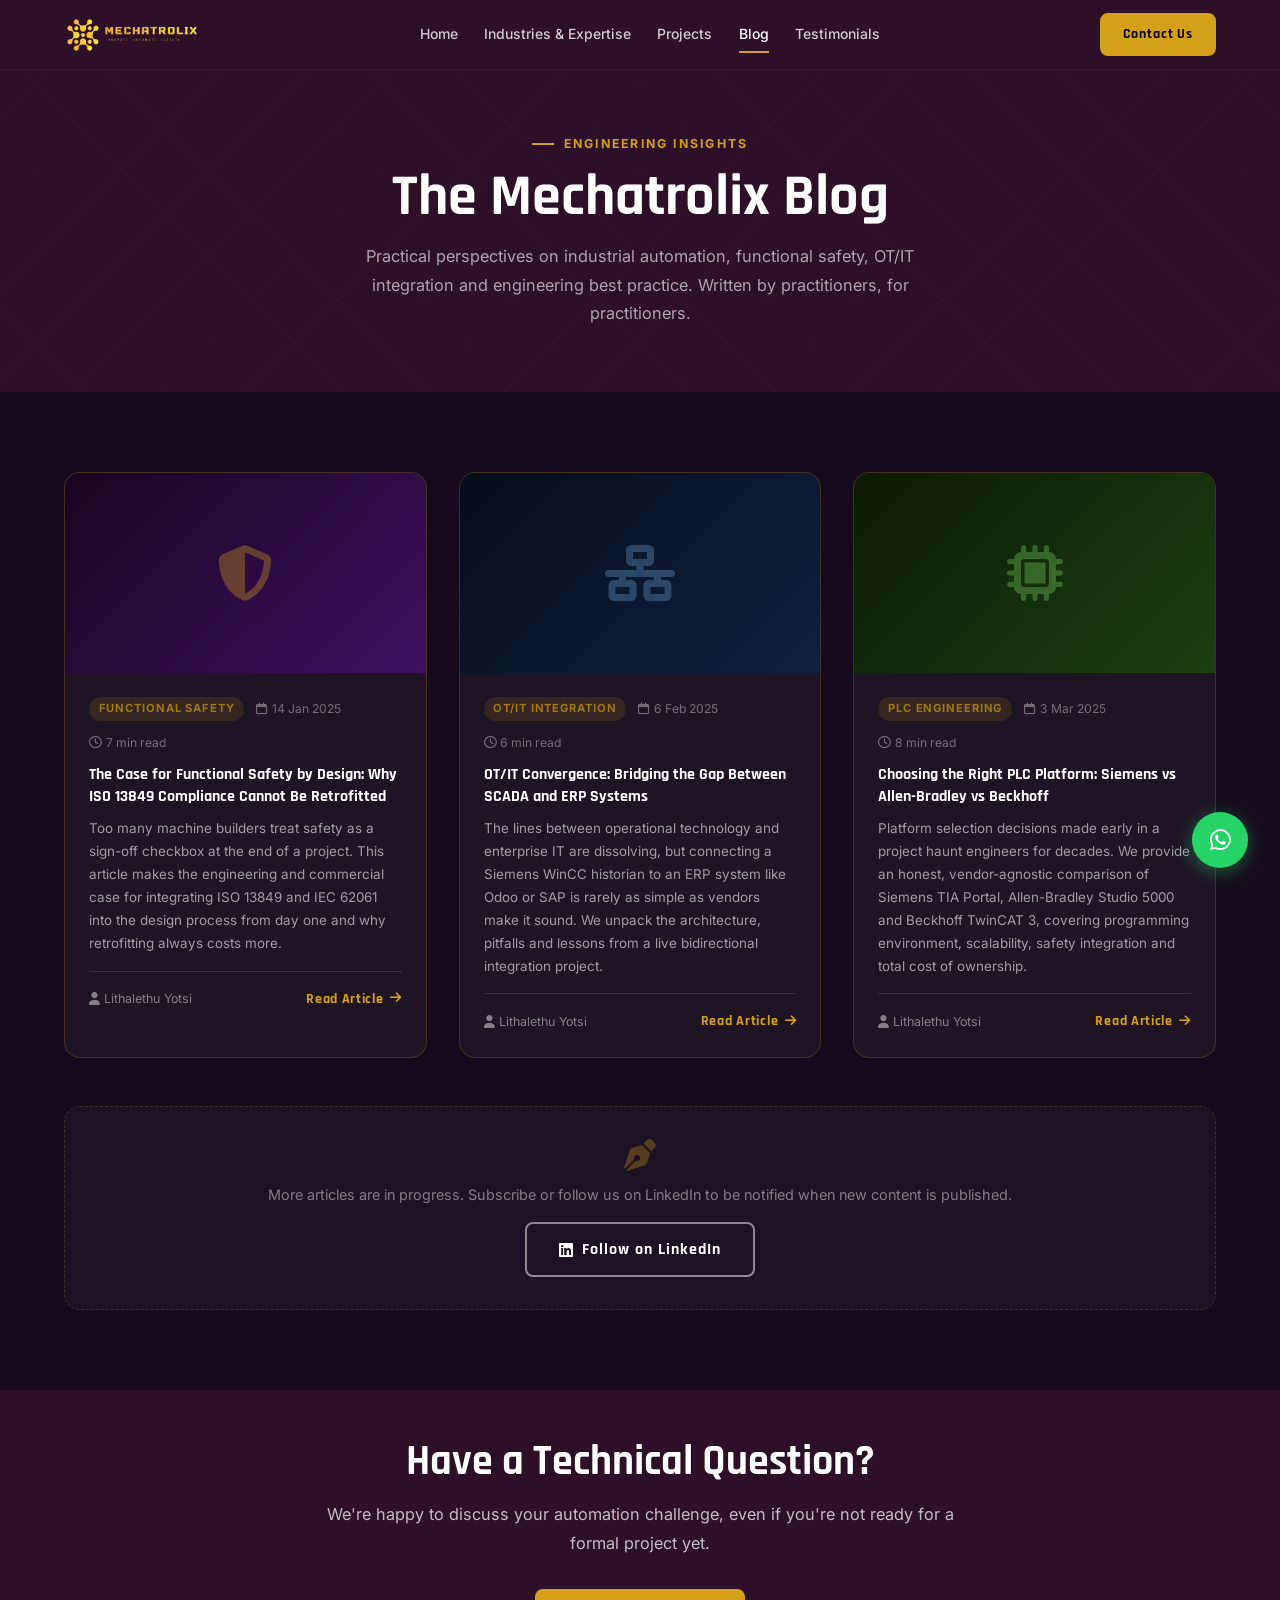
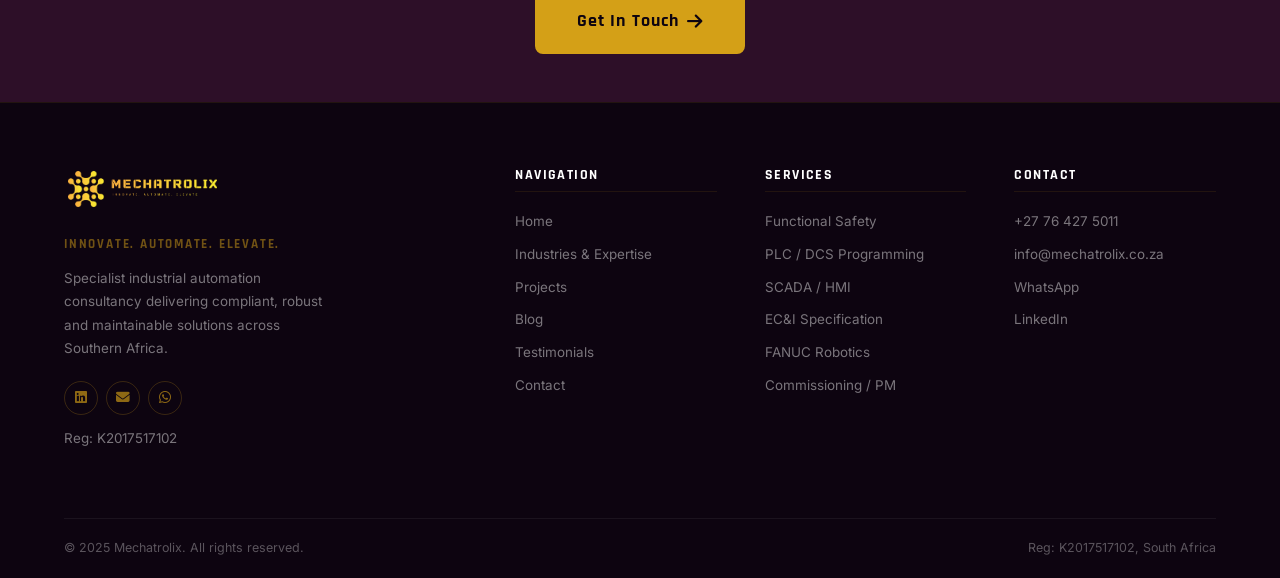
==== blog.html @ e81ebd85 "First Commit" ====
<!DOCTYPE html>
<html lang="en">
<head>
  <meta charset="UTF-8">
  <meta name="viewport" content="width=device-width, initial-scale=1.0">
  <title>Blog | Mechatrolix - Industrial Automation Insights</title>
  <meta name="description" content="Industrial automation insights from Mechatrolix: functional safety, OT/IT convergence, PLC platform selection, SCADA and engineering best practice.">
  <meta name="keywords" content="industrial automation blog, functional safety ISO 13849, OT IT convergence, PLC Siemens Allen-Bradley Beckhoff, SCADA insights">
  <meta property="og:title" content="Blog | Mechatrolix - Industrial Automation Insights">
  <meta property="og:description" content="Engineering insights on automation, safety and industrial technology from the Mechatrolix team.">
  <meta property="og:type" content="website">
  <link rel="icon" type="image/png" href="images/favicon.png">
  <link rel="preconnect" href="https://fonts.googleapis.com">
  <link rel="preconnect" href="https://fonts.gstatic.com" crossorigin>
  <link href="https://fonts.googleapis.com/css2?family=Rajdhani:wght@400;500;600;700&family=Inter:wght@300;400;500;600;700&display=swap" rel="stylesheet">
  <link rel="stylesheet" href="https://cdnjs.cloudflare.com/ajax/libs/font-awesome/6.5.0/css/all.min.css">
  <link rel="stylesheet" href="css/style.css">
</head>
<body>

<header class="navbar" id="navbar">
  <div class="nav-inner">
    <a href="index.html" class="nav-logo">
      <img src="images/logo-color.png" alt="Mechatrolix" class="nav-logo-img">
    </a>
    <nav class="nav-links" id="navLinks">
      <a href="index.html"        class="nav-link" data-page="index.html">Home</a>
      <a href="industries.html"   class="nav-link" data-page="industries.html">Industries &amp; Expertise</a>
      <a href="projects.html"     class="nav-link" data-page="projects.html">Projects</a>
      <a href="blog.html"         class="nav-link" data-page="blog.html">Blog</a>
      <a href="testimonials.html" class="nav-link" data-page="testimonials.html">Testimonials</a>
      <a href="index.html#contact" class="btn btn-gold btn-sm nav-link-cta-mobile">Contact Us</a>
    </nav>
    <div class="nav-cta"><a href="index.html#contact" class="btn btn-gold btn-sm">Contact Us</a></div>
    <button class="hamburger" id="hamburger" aria-label="Toggle menu"><span></span><span></span><span></span></button>
  </div>
</header>

<a href="https://wa.me/27764275011" class="wa-float" target="_blank" rel="noopener" aria-label="Chat on WhatsApp">
  <i class="fa-brands fa-whatsapp"></i>
</a>

<main>

<!-- PAGE HERO -->
<div class="page-hero">
  <div class="container">
    <div class="section-eyebrow">Engineering Insights</div>
    <h1>The Mechatrolix Blog</h1>
    <p>Practical perspectives on industrial automation, functional safety, OT/IT integration and engineering best practice. Written by practitioners, for practitioners.</p>
  </div>
</div>

<!-- BLOG POSTS -->
<section class="section section-darker">
  <div class="container">
    <div class="blog-grid">

      <!-- Article 1 -->
      <article class="blog-card fade-up">
        <div class="blog-thumb t1">
          <i class="fa-solid fa-shield-halved"></i>
        </div>
        <div class="blog-body">
          <div class="blog-meta-row">
            <span class="blog-tag">Functional Safety</span>
            <span class="blog-date"><i class="fa-regular fa-calendar"></i> 14 Jan 2025</span>
            <span class="blog-rt"><i class="fa-regular fa-clock"></i> 7 min read</span>
          </div>
          <h3>The Case for Functional Safety by Design: Why ISO 13849 Compliance Cannot Be Retrofitted</h3>
          <p>Too many machine builders treat safety as a sign-off checkbox at the end of a project. This article makes the engineering and commercial case for integrating ISO 13849 and IEC 62061 into the design process from day one and why retrofitting always costs more.</p>
          <div class="blog-footer">
            <span class="blog-author"><i class="fa-solid fa-user"></i> Lithalethu Yotsi</span>
            <a href="index.html#contact" class="link-arrow">Read Article <i class="fa-solid fa-arrow-right"></i></a>
          </div>
        </div>
      </article>

      <!-- Article 2 -->
      <article class="blog-card fade-up d1">
        <div class="blog-thumb t2">
          <i class="fa-solid fa-network-wired"></i>
        </div>
        <div class="blog-body">
          <div class="blog-meta-row">
            <span class="blog-tag">OT/IT Integration</span>
            <span class="blog-date"><i class="fa-regular fa-calendar"></i> 6 Feb 2025</span>
            <span class="blog-rt"><i class="fa-regular fa-clock"></i> 6 min read</span>
          </div>
          <h3>OT/IT Convergence: Bridging the Gap Between SCADA and ERP Systems</h3>
          <p>The lines between operational technology and enterprise IT are dissolving, but connecting a Siemens WinCC historian to an ERP system like Odoo or SAP is rarely as simple as vendors make it sound. We unpack the architecture, pitfalls and lessons from a live bidirectional integration project.</p>
          <div class="blog-footer">
            <span class="blog-author"><i class="fa-solid fa-user"></i> Lithalethu Yotsi</span>
            <a href="index.html#contact" class="link-arrow">Read Article <i class="fa-solid fa-arrow-right"></i></a>
          </div>
        </div>
      </article>

      <!-- Article 3 -->
      <article class="blog-card fade-up d2">
        <div class="blog-thumb t3">
          <i class="fa-solid fa-microchip"></i>
        </div>
        <div class="blog-body">
          <div class="blog-meta-row">
            <span class="blog-tag">PLC Engineering</span>
            <span class="blog-date"><i class="fa-regular fa-calendar"></i> 3 Mar 2025</span>
            <span class="blog-rt"><i class="fa-regular fa-clock"></i> 8 min read</span>
          </div>
          <h3>Choosing the Right PLC Platform: Siemens vs Allen-Bradley vs Beckhoff</h3>
          <p>Platform selection decisions made early in a project haunt engineers for decades. We provide an honest, vendor-agnostic comparison of Siemens TIA Portal, Allen-Bradley Studio 5000 and Beckhoff TwinCAT 3, covering programming environment, scalability, safety integration and total cost of ownership.</p>
          <div class="blog-footer">
            <span class="blog-author"><i class="fa-solid fa-user"></i> Lithalethu Yotsi</span>
            <a href="index.html#contact" class="link-arrow">Read Article <i class="fa-solid fa-arrow-right"></i></a>
          </div>
        </div>
      </article>

    </div>

    <!-- Coming soon note -->
    <div style="text-align:center; margin-top:3rem; padding:2rem; background:rgba(255,255,255,0.03); border:1px dashed rgba(212,160,23,0.2); border-radius:var(--radius-lg);" class="fade-up">
      <i class="fa-solid fa-pen-nib" style="font-size:2rem; color:rgba(212,160,23,0.3); margin-bottom:0.75rem; display:block;"></i>
      <p style="color:rgba(255,255,255,0.45); font-size:0.9rem; margin-bottom:1rem;">More articles are in progress. Subscribe or follow us on LinkedIn to be notified when new content is published.</p>
      <a href="https://linkedin.com/company/mechatrolix" class="btn btn-outline" target="_blank" rel="noopener">
        <i class="fa-brands fa-linkedin"></i> Follow on LinkedIn
      </a>
    </div>

  </div>
</section>

<!-- Subscribe / CTA strip -->
<section class="section" style="background:var(--primary-dark); padding:3rem 0;">
  <div class="container" style="text-align:center;">
    <h2 class="section-title light fade-up">Have a Technical Question?</h2>
    <p class="section-sub light fade-up d1" style="margin:0 auto 2rem;">We're happy to discuss your automation challenge, even if you're not ready for a formal project yet.</p>
    <a href="index.html#contact" class="btn btn-gold btn-lg fade-up d2">Get In Touch <i class="fa-solid fa-arrow-right"></i></a>
  </div>
</section>

</main>

<footer class="footer">
  <div class="container">
    <div class="footer-grid">
      <div class="footer-brand">
        <a href="index.html" class="nav-logo"><img src="images/logo-color.png" alt="Mechatrolix" class="nav-logo-img"></a>
        <div class="footer-tagline">Innovate. Automate. Elevate.</div>
        <p>Specialist industrial automation consultancy delivering compliant, robust and maintainable solutions across Southern Africa.</p>
        <div class="footer-social">
          <a href="https://linkedin.com/company/mechatrolix" target="_blank" rel="noopener" aria-label="LinkedIn"><i class="fa-brands fa-linkedin"></i></a>
          <a href="mailto:info@mechatrolix.co.za" aria-label="Email"><i class="fa-solid fa-envelope"></i></a>
          <a href="https://wa.me/27764275011" target="_blank" rel="noopener" aria-label="WhatsApp"><i class="fa-brands fa-whatsapp"></i></a>
        </div>
        <p class="footer-reg">Reg: K2017517102</p>
      </div>
      <div class="footer-col">
        <h4>Navigation</h4>
        <ul>
          <li><a href="index.html">Home</a></li>
          <li><a href="industries.html">Industries &amp; Expertise</a></li>
          <li><a href="projects.html">Projects</a></li>
          <li><a href="blog.html">Blog</a></li>
          <li><a href="testimonials.html">Testimonials</a></li>
          <li><a href="index.html#contact">Contact</a></li>
        </ul>
      </div>
      <div class="footer-col">
        <h4>Services</h4>
        <ul>
          <li><a href="index.html#services">Functional Safety</a></li>
          <li><a href="index.html#services">PLC / DCS Programming</a></li>
          <li><a href="index.html#services">SCADA / HMI</a></li>
          <li><a href="index.html#services">EC&amp;I Specification</a></li>
          <li><a href="index.html#services">FANUC Robotics</a></li>
          <li><a href="index.html#services">Commissioning / PM</a></li>
        </ul>
      </div>
      <div class="footer-col">
        <h4>Contact</h4>
        <ul>
          <li><a href="tel:+27764275011">+27 76 427 5011</a></li>
          <li><a href="mailto:info@mechatrolix.co.za">info@mechatrolix.co.za</a></li>
          <li><a href="https://wa.me/27764275011" target="_blank" rel="noopener">WhatsApp</a></li>
          <li><a href="https://linkedin.com/company/mechatrolix" target="_blank" rel="noopener">LinkedIn</a></li>
        </ul>
      </div>
    </div>
    <div class="footer-bottom">
      <p>&copy; 2025 Mechatrolix. All rights reserved.</p>
      <p>Reg: K2017517102, South Africa</p>
    </div>
  </div>
</footer>

<script src="js/main.js"></script>
</body>
</html>
---- css/style.css ----
/* ============================================================
   MECHATROLIX — style.css
   ============================================================ */

:root {
  --primary:       #53354a;
  --primary-dark:  #2d0f28;
  --primary-light: #6b2860;
  --accent:        #d4a017;
  --accent-light:  #f0be40;
  --accent-dark:   #a07810;
  --dark:          #0d0410;
  --dark-2:        #160b1c;
  --white:         #ffffff;
  --off-white:     #f7f3fb;
  --text-dark:     #1a0828;
  --text-mid:      #5a3870;
  --text-light:    rgba(255,255,255,0.72);
  --border-gold:   rgba(212,160,23,0.2);
  --radius:        8px;
  --radius-lg:     16px;
  --shadow:        0 4px 24px rgba(74,25,66,0.14);
  --shadow-lg:     0 8px 40px rgba(74,25,66,0.24);
  --transition:    all 0.3s ease;
  --nav-h:         70px;
  --max-w:         1200px;
}

/* ---- Reset ---- */
*, *::before, *::after { box-sizing: border-box; margin: 0; padding: 0; }
html { scroll-behavior: smooth; font-size: 16px; }
body {
  font-family: 'Inter', sans-serif;
  color: var(--text-dark);
  background: var(--white);
  line-height: 1.6;
  overflow-x: hidden;
}
img { max-width: 100%; height: auto; display: block; }
a { text-decoration: none; color: inherit; transition: var(--transition); }
ul { list-style: none; }
button { cursor: pointer; border: none; font-family: inherit; background: none; }
input, select, textarea { font-family: inherit; }

/* ---- Typography ---- */
h1, h2, h3, h4, h5, h6 {
  font-family: 'Rajdhani', sans-serif;
  font-weight: 700;
  line-height: 1.15;
}
h1 { font-size: clamp(2rem, 5vw, 3.6rem); }
h2 { font-size: clamp(1.75rem, 3.5vw, 2.6rem); }
h3 { font-size: clamp(1.05rem, 2vw, 1.35rem); }

/* ---- Layout utilities ---- */
.container { max-width: var(--max-w); margin: 0 auto; padding: 0 1.5rem; }
.section { padding: 5rem 0; position: relative; }
.section-dark  { background: var(--primary-dark); }
.section-darker{ background: var(--dark-2); }
.section-alt   { background: var(--off-white); }
.rel           { position: relative; z-index: 2; }
.text-center   { text-align: center; }
.centered-section { text-align: center; }

.section-header { margin-bottom: 3rem; }
.section-header.centered { text-align: center; }

.section-eyebrow {
  display: inline-flex;
  align-items: center;
  gap: 0.6rem;
  font-size: 0.77rem;
  font-weight: 700;
  letter-spacing: 0.18em;
  text-transform: uppercase;
  color: var(--accent);
  margin-bottom: 0.65rem;
}
.section-eyebrow::before {
  content: '';
  display: block;
  width: 1.4rem;
  height: 2px;
  background: var(--accent);
  flex-shrink: 0;
}

.section-title       { color: var(--text-dark); margin-bottom: 0.9rem; }
.section-title.light { color: var(--white); }
.section-sub         { color: var(--text-mid); font-size: 1.02rem; max-width: 640px; line-height: 1.75; }
.section-sub.light   { color: var(--text-light); }
.section-header.centered .section-sub { margin: 0 auto; }

/* ---- Buttons ---- */
.btn {
  display: inline-flex;
  align-items: center;
  gap: 0.5rem;
  font-family: 'Rajdhani', sans-serif;
  font-weight: 700;
  font-size: 1rem;
  letter-spacing: 0.06em;
  padding: 0.8rem 2rem;
  border-radius: var(--radius);
  border: 2px solid transparent;
  transition: var(--transition);
  cursor: pointer;
  white-space: nowrap;
}
.btn-gold {
  background: var(--accent);
  color: var(--dark);
  border-color: var(--accent);
}
.btn-gold:hover {
  background: var(--accent-light);
  border-color: var(--accent-light);
  transform: translateY(-2px);
  box-shadow: 0 8px 24px rgba(212,160,23,0.38);
}
.btn-outline {
  background: transparent;
  color: var(--white);
  border-color: rgba(255,255,255,0.5);
}
.btn-outline:hover {
  border-color: var(--accent);
  color: var(--accent);
  transform: translateY(-2px);
}
.btn-sm  { padding: 0.5rem 1.3rem; font-size: 0.9rem; }
.btn-lg  { padding: 1rem 2.5rem; font-size: 1.1rem; }
.btn-full{ width: 100%; justify-content: center; }

.link-arrow {
  display: inline-flex;
  align-items: center;
  gap: 0.4rem;
  font-family: 'Rajdhani', sans-serif;
  font-weight: 700;
  font-size: 0.88rem;
  letter-spacing: 0.05em;
  color: var(--accent);
  transition: gap 0.25s ease;
}
.link-arrow:hover { gap: 0.7rem; }
.link-arrow i { font-size: 0.8rem; }

/* ============================================================
   NAVBAR
   ============================================================ */
.navbar {
  position: fixed;
  top: 0; left: 0; right: 0;
  height: var(--nav-h);
  background: var(--primary-dark);
  border-bottom: 1px solid rgba(212,160,23,0.1);
  z-index: 1000;
  transition: box-shadow 0.3s;
}
.navbar.scrolled { box-shadow: 0 2px 28px rgba(0,0,0,0.55); }

.nav-inner {
  max-width: var(--max-w);
  margin: 0 auto;
  padding: 0 1.5rem;
  height: 100%;
  display: flex;
  align-items: center;
  justify-content: space-between;
  gap: 1.5rem;
}

.nav-logo {
  display: flex;
  align-items: center;
  gap: 0.6rem;
  flex-shrink: 0;
}
.nav-logo-img {
  height: 38px;
  width: auto;
  display: block;
}

.nav-links {
  display: flex;
  align-items: center;
  gap: 0.15rem;
  flex: 1;
  justify-content: center;
}
.nav-link {
  font-size: 0.875rem;
  font-weight: 500;
  color: rgba(255,255,255,0.78);
  padding: 0.4rem 0.75rem;
  border-radius: var(--radius);
  position: relative;
  white-space: nowrap;
}
.nav-link::after {
  content: '';
  position: absolute;
  bottom: -1px; left: 0.75rem; right: 0.75rem;
  height: 2px;
  background: var(--accent);
  transform: scaleX(0);
  transition: transform 0.3s ease;
  transform-origin: left;
}
.nav-link:hover { color: var(--white); }
.nav-link:hover::after,
.nav-link.active::after { transform: scaleX(1); }
.nav-link.active { color: var(--white); }

.nav-cta { flex-shrink: 0; }

/* mobile: Contact Us inside menu */
.nav-link-cta-mobile { display: none; }

.hamburger {
  display: none;
  flex-direction: column;
  gap: 5px;
  padding: 6px;
}
.hamburger span {
  display: block;
  width: 24px; height: 2px;
  background: var(--white);
  border-radius: 2px;
  transition: var(--transition);
}
.hamburger.open span:nth-child(1) { transform: translateY(7px) rotate(45deg); }
.hamburger.open span:nth-child(2) { opacity: 0; }
.hamburger.open span:nth-child(3) { transform: translateY(-7px) rotate(-45deg); }

/* ============================================================
   HERO
   ============================================================ */
.hero {
  position: relative;
  min-height: 100vh;
  display: flex;
  align-items: center;
  justify-content: center;
  overflow: hidden;
  padding-top: var(--nav-h);
}
#heroCanvas {
  position: absolute;
  inset: 0;
  width: 100%;
  height: 100%;
  display: block;
}
.hero-overlay {
  position: absolute;
  inset: 0;
  background: linear-gradient(
    135deg,
    rgba(13,4,16,0.93) 0%,
    rgba(74,25,66,0.72) 50%,
    rgba(13,4,16,0.93) 100%
  );
}
.hero-content {
  position: relative;
  z-index: 2;
  max-width: 840px;
  padding: 0 1.5rem;
  text-align: center;
}
.hero-badge {
  display: inline-flex;
  align-items: center;
  gap: 0.5rem;
  background: rgba(212,160,23,0.1);
  border: 1px solid rgba(212,160,23,0.35);
  border-radius: 20px;
  padding: 0.35rem 1rem;
  font-size: 0.78rem;
  font-weight: 700;
  letter-spacing: 0.14em;
  text-transform: uppercase;
  color: var(--accent);
  margin-bottom: 1.5rem;
}
.hero h1 { color: var(--white); margin-bottom: 1.25rem; }
.hero h1 em { font-style: normal; color: var(--accent); }
.hero-sub {
  font-size: 1.02rem;
  color: rgba(255,255,255,0.68);
  max-width: 700px;
  margin: 0 auto 2.5rem;
  line-height: 1.8;
}
.hero-actions { display: flex; gap: 1rem; justify-content: center; flex-wrap: wrap; }

.hero-scroll {
  position: absolute;
  bottom: 2.5rem; left: 50%;
  transform: translateX(-50%);
  z-index: 2;
  display: flex;
  flex-direction: column;
  align-items: center;
  gap: 0.5rem;
  color: rgba(255,255,255,0.35);
  font-size: 0.68rem;
  letter-spacing: 0.12em;
  text-transform: uppercase;
}
.scroll-mouse {
  width: 22px; height: 36px;
  border: 1.5px solid rgba(255,255,255,0.28);
  border-radius: 11px;
  display: flex;
  justify-content: center;
  padding-top: 6px;
}
.scroll-wheel {
  width: 3px; height: 7px;
  background: var(--accent);
  border-radius: 2px;
  animation: scrollBounce 1.9s ease-in-out infinite;
}
@keyframes scrollBounce {
  0%   { opacity: 1; transform: translateY(0); }
  80%  { opacity: 0.3; }
  100% { opacity: 0; transform: translateY(12px); }
}

/* ============================================================
   ABOUT
   ============================================================ */
.about-grid {
  display: grid;
  grid-template-columns: 1fr 1fr;
  gap: 4rem;
  align-items: center;
}
/* ---- About Slideshow ---- */
.about-grid { align-items: stretch; }

.about-slideshow {
  position: relative;
  border-radius: var(--radius-lg);
  overflow: hidden;
  background: var(--primary-dark);
  border: 1px solid var(--border-gold);
  min-height: 420px;
}

.slideshow-track {
  position: absolute;
  inset: 0;
}

.slide {
  position: absolute;
  inset: 0;
  opacity: 0;
  transition: opacity 0.75s ease;
}
.slide.active { opacity: 1; }

.slide img {
  width: 100%;
  height: 100%;
  object-fit: cover;
  display: block;
}

.slide-label {
  position: absolute;
  bottom: 0; left: 0; right: 0;
  padding: 3rem 1.25rem 3.5rem;
  background: linear-gradient(to top, rgba(13,4,16,0.9) 0%, transparent 100%);
  font-family: 'Rajdhani', sans-serif;
  font-weight: 700;
  font-size: 0.95rem;
  letter-spacing: 0.1em;
  text-transform: uppercase;
  color: var(--accent);
  display: flex;
  align-items: center;
  gap: 0.5rem;
}
.slide-label i { font-size: 0.85rem; }

.slideshow-controls {
  position: absolute;
  bottom: 1rem; left: 0; right: 0;
  display: flex;
  align-items: center;
  justify-content: center;
  gap: 0.75rem;
  z-index: 10;
}

.ss-btn {
  width: 30px; height: 30px;
  border-radius: 50%;
  background: rgba(0,0,0,0.45);
  border: 1px solid rgba(212,160,23,0.35);
  color: var(--white);
  display: flex; align-items: center; justify-content: center;
  cursor: pointer;
  font-size: 0.7rem;
  transition: var(--transition);
  backdrop-filter: blur(4px);
}
.ss-btn:hover { background: var(--accent); color: var(--dark); border-color: var(--accent); }

.ss-dots { display: flex; gap: 0.35rem; align-items: center; }

.ss-dot {
  width: 7px; height: 7px;
  border-radius: 50%;
  background: rgba(255,255,255,0.3);
  border: none;
  cursor: pointer;
  transition: var(--transition);
  padding: 0;
}
.ss-dot.active {
  background: var(--accent);
  width: 20px;
  border-radius: 4px;
}

.about-text p { color: var(--text-mid); margin-bottom: 1rem; line-height: 1.8; }
.about-tags { display: flex; flex-wrap: wrap; gap: 0.4rem; margin-top: 1.5rem; }
.about-tag {
  font-size: 0.75rem;
  font-weight: 700;
  letter-spacing: 0.06em;
  text-transform: uppercase;
  color: var(--accent-dark);
  background: rgba(212,160,23,0.1);
  border: 1px solid rgba(212,160,23,0.2);
  padding: 0.28rem 0.75rem;
  border-radius: 20px;
}

/* ============================================================
   LEADERSHIP
   ============================================================ */
.leadership-card {
  max-width: 520px;
  margin: 0 auto;
  background: var(--white);
  border-radius: var(--radius-lg);
  padding: 2.5rem;
  box-shadow: var(--shadow-lg);
  border: 1px solid rgba(212,160,23,0.15);
  display: flex;
  align-items: flex-start;
  gap: 1.5rem;
}
.leader-avatar {
  width: 80px; height: 80px;
  border-radius: 50%;
  background: linear-gradient(135deg, var(--primary-dark), var(--primary));
  display: flex; align-items: center; justify-content: center;
  color: var(--accent);
  font-size: 1.8rem;
  flex-shrink: 0;
  border: 2px solid rgba(212,160,23,0.3);
  overflow: hidden;
}
.leader-photo {
  width: 100%; height: 100%;
  object-fit: cover;
  object-position: center top;
  display: block;
}
.leader-name {
  font-family: 'Rajdhani', sans-serif;
  font-size: 1.5rem; font-weight: 700;
  color: var(--text-dark);
  margin-bottom: 0.15rem;
}
.leader-title {
  font-weight: 600; font-size: 0.9rem;
  color: var(--accent-dark);
  margin-bottom: 1rem;
  letter-spacing: 0.04em;
}
.leader-creds { display: flex; flex-direction: column; gap: 0.4rem; }
.leader-cred {
  display: flex; align-items: center; gap: 0.5rem;
  font-size: 0.875rem; color: var(--text-mid);
}
.leader-cred i { color: var(--accent); font-size: 0.8rem; flex-shrink: 0; }

/* ============================================================
   SERVICES
   ============================================================ */
.services-grid {
  display: grid;
  grid-template-columns: repeat(3, 1fr);
  gap: 1.25rem;
}
.service-card {
  background: rgba(255,255,255,0.04);
  border: 1px solid var(--border-gold);
  border-radius: var(--radius-lg);
  padding: 2rem 1.75rem;
  transition: var(--transition);
  position: relative;
  overflow: hidden;
}
.service-card::after {
  content: '';
  position: absolute;
  inset: 0;
  background: linear-gradient(135deg, rgba(212,160,23,0.06) 0%, transparent 55%);
  opacity: 0;
  transition: opacity 0.3s;
}
.service-card:hover { border-color: rgba(212,160,23,0.45); transform: translateY(-4px); background: rgba(255,255,255,0.07); }
.service-card:hover::after { opacity: 1; }

.service-num {
  font-family: 'Rajdhani', sans-serif;
  font-size: 2.2rem; font-weight: 700;
  color: rgba(212,160,23,0.12);
  line-height: 1;
  margin-bottom: 0.5rem;
}
.service-icon {
  width: 46px; height: 46px;
  background: rgba(212,160,23,0.12);
  border-radius: var(--radius);
  display: flex; align-items: center; justify-content: center;
  color: var(--accent);
  font-size: 1.2rem;
  margin-bottom: 1rem;
}
.service-card h3 { color: var(--white); margin-bottom: 0.5rem; font-size: 1rem; line-height: 1.3; }
.service-card p { color: rgba(255,255,255,0.55); font-size: 0.82rem; line-height: 1.7; }

/* ============================================================
   WHY MECHATROLIX
   ============================================================ */
.why-grid {
  display: flex;
  flex-wrap: wrap;
  gap: 1.5rem;
  justify-content: center;
}
.why-card {
  flex: 0 1 calc(33.333% - 1rem);
  min-width: 280px;
  background: var(--white);
  border-radius: var(--radius-lg);
  padding: 2rem;
  box-shadow: var(--shadow);
  border-top: 3px solid var(--accent);
  transition: var(--transition);
}
.why-card:hover { transform: translateY(-4px); box-shadow: var(--shadow-lg); }
.why-icon {
  width: 52px; height: 52px;
  background: rgba(74,25,66,0.07);
  border-radius: var(--radius);
  display: flex; align-items: center; justify-content: center;
  color: var(--primary);
  font-size: 1.3rem;
  margin-bottom: 1rem;
}
.why-card h3 { color: var(--text-dark); margin-bottom: 0.45rem; font-size: 1.05rem; }
.why-card p { color: var(--text-mid); font-size: 0.875rem; line-height: 1.7; }

/* ============================================================
   STANDARDS
   ============================================================ */
.standards-grid { display: grid; grid-template-columns: 1fr 1fr; gap: 0.75rem; }
.standard-row {
  background: rgba(255,255,255,0.04);
  border: 1px solid var(--border-gold);
  border-radius: var(--radius);
  padding: 1.1rem 1.4rem;
  display: flex;
  gap: 1.25rem;
  align-items: flex-start;
}
.standard-label {
  font-family: 'Rajdhani', sans-serif;
  font-size: 0.75rem; font-weight: 700;
  letter-spacing: 0.1em; text-transform: uppercase;
  color: var(--accent);
  white-space: nowrap;
  min-width: 145px;
  padding-top: 0.1rem;
}
.standard-values { font-size: 0.82rem; color: rgba(255,255,255,0.62); line-height: 1.65; }

/* ============================================================
   INDUSTRIES PREVIEW (Home)
   ============================================================ */
.ind-preview-grid {
  display: grid;
  grid-template-columns: repeat(4, 1fr);
  gap: 1rem;
}
.ind-preview-card {
  background: rgba(255,255,255,0.04);
  border: 1px solid var(--border-gold);
  border-radius: var(--radius-lg);
  padding: 1.5rem 1rem;
  text-align: center;
  transition: var(--transition);
}
.ind-preview-card:hover { border-color: var(--accent); background: rgba(212,160,23,0.07); transform: translateY(-3px); }
.ind-preview-icon {
  width: 54px; height: 54px;
  margin: 0 auto 0.75rem;
  background: rgba(212,160,23,0.1);
  border-radius: 50%;
  display: flex; align-items: center; justify-content: center;
  color: var(--accent);
  font-size: 1.35rem;
  transition: var(--transition);
}
.ind-preview-card:hover .ind-preview-icon { background: var(--accent); color: var(--dark); }
.ind-preview-card h4 { color: var(--white); font-size: 0.88rem; font-weight: 600; }

/* ============================================================
   CONTACT STRIP
   ============================================================ */
.contact-strip { background: var(--accent); padding: 2rem 0; }
.contact-strip-inner {
  display: flex;
  align-items: center;
  justify-content: space-between;
  flex-wrap: wrap;
  gap: 1rem;
}
.strip-item { display: flex; align-items: center; gap: 0.75rem; color: var(--dark); }
.strip-item i { font-size: 1.1rem; }
.strip-item strong { font-weight: 700; font-size: 1rem; }
.btn-wa {
  display: inline-flex;
  align-items: center;
  gap: 0.5rem;
  background: #25D366;
  color: var(--white);
  font-family: 'Rajdhani', sans-serif;
  font-weight: 700;
  font-size: 0.95rem;
  padding: 0.65rem 1.4rem;
  border-radius: var(--radius);
  transition: var(--transition);
}
.btn-wa:hover { background: #1dbe5e; transform: translateY(-2px); }

/* ============================================================
   CONTACT FORM SECTION
   ============================================================ */
.contact-form-grid {
  display: grid;
  grid-template-columns: 1fr 1.9fr;
  gap: 4rem;
  align-items: start;
}
.cf-left h2 { color: var(--white); margin-bottom: 1rem; }
.cf-left p { color: var(--text-light); font-size: 0.95rem; margin-bottom: 2rem; line-height: 1.75; }

.cf-info-list { display: flex; flex-direction: column; gap: 1rem; }
.cf-info-item {
  display: flex; align-items: flex-start; gap: 0.75rem;
  color: rgba(255,255,255,0.65); font-size: 0.88rem;
}
.cf-icon {
  width: 34px; height: 34px;
  background: rgba(212,160,23,0.1);
  border-radius: var(--radius);
  display: flex; align-items: center; justify-content: center;
  color: var(--accent); font-size: 0.88rem;
  flex-shrink: 0;
}
.cf-info-item a { color: rgba(255,255,255,0.65); }
.cf-info-item a:hover { color: var(--accent); }

.contact-form-box {
  background: rgba(255,255,255,0.04);
  border: 1px solid var(--border-gold);
  border-radius: var(--radius-lg);
  padding: 2.5rem;
}
.form-row { display: grid; grid-template-columns: 1fr 1fr; gap: 1rem; }
.form-group { display: flex; flex-direction: column; gap: 0.38rem; margin-bottom: 1rem; }
.form-group label { font-size: 0.8rem; font-weight: 600; color: rgba(255,255,255,0.72); letter-spacing: 0.04em; }
.form-group input,
.form-group select,
.form-group textarea {
  background: rgba(255,255,255,0.06);
  border: 1px solid rgba(212,160,23,0.2);
  border-radius: var(--radius);
  padding: 0.72rem 1rem;
  color: var(--white);
  font-size: 0.88rem;
  outline: none;
  transition: border-color 0.3s;
  -webkit-appearance: none;
}
.form-group input::placeholder,
.form-group textarea::placeholder { color: rgba(255,255,255,0.28); }
.form-group input:focus,
.form-group select:focus,
.form-group textarea:focus { border-color: var(--accent); }
.form-group select option { background: var(--primary-dark); color: var(--white); }
.form-group textarea { resize: vertical; min-height: 110px; }
.form-note { font-size: 0.75rem; color: rgba(255,255,255,0.35); margin-top: 0.75rem; }
.form-success {
  display: none;
  text-align: center;
  padding: 0.8rem;
  background: rgba(212,160,23,0.1);
  border: 1px solid rgba(212,160,23,0.2);
  border-radius: var(--radius);
  color: var(--accent-light);
  font-weight: 600;
  margin-top: 1rem;
  font-size: 0.9rem;
}

/* ============================================================
   FOOTER
   ============================================================ */
.footer {
  background: var(--dark);
  border-top: 1px solid rgba(212,160,23,0.1);
  padding: 4rem 0 0;
}
.footer-grid {
  display: grid;
  grid-template-columns: 2fr 1fr 1fr 1fr;
  gap: 3rem;
  margin-bottom: 3rem;
}
.footer-brand .nav-logo { margin-bottom: 1rem; display: inline-block; }
.footer-brand .nav-logo-img { height: 44px; }
.footer-tagline {
  font-family: 'Rajdhani', sans-serif;
  font-size: 0.8rem; font-weight: 700;
  letter-spacing: 0.14em; text-transform: uppercase;
  color: rgba(212,160,23,0.5);
  margin-bottom: 0.75rem;
}
.footer-brand > p { color: rgba(255,255,255,0.45); font-size: 0.84rem; line-height: 1.75; margin-bottom: 1.25rem; max-width: 270px; }
.footer-social { display: flex; gap: 0.5rem; }
.footer-social a {
  width: 34px; height: 34px;
  border-radius: 50%;
  border: 1px solid rgba(212,160,23,0.22);
  display: flex; align-items: center; justify-content: center;
  color: rgba(212,160,23,0.65);
  font-size: 0.85rem;
  transition: var(--transition);
}
.footer-social a:hover { background: var(--accent); color: var(--dark); border-color: var(--accent); }

.footer-col h4 {
  font-family: 'Rajdhani', sans-serif;
  font-size: 0.9rem; font-weight: 700;
  letter-spacing: 0.1em; text-transform: uppercase;
  color: var(--white);
  margin-bottom: 1rem;
  padding-bottom: 0.5rem;
  border-bottom: 1px solid rgba(212,160,23,0.1);
}
.footer-col ul { display: flex; flex-direction: column; gap: 0.45rem; }
.footer-col ul li a { font-size: 0.84rem; color: rgba(255,255,255,0.45); }
.footer-col ul li a:hover { color: var(--accent); padding-left: 4px; }

.footer-reg { font-size: 0.75rem; color: rgba(255,255,255,0.28); margin-top: 0.75rem; }

.footer-bottom {
  border-top: 1px solid rgba(255,255,255,0.06);
  padding: 1.2rem 0;
  display: flex;
  justify-content: space-between;
  align-items: center;
  flex-wrap: wrap;
  gap: 0.5rem;
}
.footer-bottom p { font-size: 0.78rem; color: rgba(255,255,255,0.32); }

/* ============================================================
   WHATSAPP FLOAT BUTTON
   ============================================================ */
.wa-float {
  position: fixed;
  bottom: 2rem; right: 2rem;
  z-index: 999;
  width: 56px; height: 56px;
  border-radius: 50%;
  background: #25D366;
  color: var(--white);
  display: flex; align-items: center; justify-content: center;
  font-size: 1.5rem;
  box-shadow: 0 4px 20px rgba(37,211,102,0.42);
  transition: var(--transition);
  text-decoration: none;
}
.wa-float:hover { background: #1dbe5e; transform: scale(1.1); box-shadow: 0 6px 28px rgba(37,211,102,0.55); color: var(--white); }
.wa-float::before {
  content: 'Chat on WhatsApp';
  position: absolute;
  right: calc(100% + 0.75rem);
  background: var(--dark);
  color: var(--white);
  font-size: 0.78rem;
  font-weight: 600;
  white-space: nowrap;
  padding: 0.38rem 0.75rem;
  border-radius: var(--radius);
  opacity: 0;
  pointer-events: none;
  transition: opacity 0.3s;
}
.wa-float:hover::before { opacity: 1; }

/* ============================================================
   PAGE HERO (inner pages)
   ============================================================ */
.page-hero {
  padding: calc(var(--nav-h) + 4rem) 0 4rem;
  background: var(--primary-dark);
  text-align: center;
  position: relative;
  overflow: hidden;
}
.page-hero::before {
  content: '';
  position: absolute;
  inset: 0;
  background:
    repeating-linear-gradient(45deg, transparent, transparent 60px, rgba(212,160,23,0.025) 60px, rgba(212,160,23,0.025) 61px),
    repeating-linear-gradient(-45deg, transparent, transparent 60px, rgba(212,160,23,0.025) 60px, rgba(212,160,23,0.025) 61px);
}
.page-hero .section-eyebrow { display: flex; justify-content: center; }
.page-hero h1 { color: var(--white); position: relative; z-index: 1; margin-bottom: 0.75rem; }
.page-hero p { color: rgba(255,255,255,0.62); max-width: 580px; margin: 0 auto; position: relative; z-index: 1; font-size: 1.02rem; line-height: 1.75; }
.page-hero .section-eyebrow { position: relative; z-index: 1; }

/* ============================================================
   INDUSTRIES PAGE
   ============================================================ */
.ind-group { margin-bottom: 3.5rem; }
.ind-group-title {
  font-family: 'Rajdhani', sans-serif;
  font-size: 1rem; font-weight: 700;
  letter-spacing: 0.14em; text-transform: uppercase;
  color: var(--accent);
  margin-bottom: 1.25rem;
  padding-bottom: 0.6rem;
  border-bottom: 1px solid var(--border-gold);
  display: flex;
  align-items: center;
  gap: 0.6rem;
}
.ind-group-title::before { content: ''; width: 3px; height: 1em; background: var(--accent); display: block; border-radius: 2px; }

.ind-full-grid { display: grid; grid-template-columns: repeat(4, 1fr); gap: 1rem; }
.ind-card {
  background: rgba(255,255,255,0.04);
  border: 1px solid var(--border-gold);
  border-radius: var(--radius-lg);
  padding: 1.75rem 1.5rem;
  transition: var(--transition);
}
.ind-card:hover { border-color: var(--accent); background: rgba(212,160,23,0.07); transform: translateY(-3px); }
.ind-card .ind-icon {
  width: 50px; height: 50px;
  background: rgba(212,160,23,0.1);
  border-radius: var(--radius);
  display: flex; align-items: center; justify-content: center;
  color: var(--accent);
  font-size: 1.25rem;
  margin-bottom: 1rem;
  transition: var(--transition);
}
.ind-card:hover .ind-icon { background: var(--accent); color: var(--dark); }
.ind-card h3 { color: var(--white); font-size: 0.95rem; margin-bottom: 0.38rem; }
.ind-card p { color: rgba(255,255,255,0.52); font-size: 0.8rem; line-height: 1.6; }

/* ============================================================
   PROJECTS PAGE
   ============================================================ */
.filter-bar { display: flex; gap: 0.5rem; flex-wrap: wrap; margin-bottom: 2.5rem; }
.filter-btn {
  padding: 0.4rem 1.1rem;
  border-radius: 20px;
  font-size: 0.8rem; font-weight: 600;
  letter-spacing: 0.05em;
  color: rgba(255,255,255,0.62);
  border: 1px solid var(--border-gold);
  background: transparent;
  transition: var(--transition);
  cursor: pointer;
}
.filter-btn:hover,
.filter-btn.active { background: var(--accent); color: var(--dark); border-color: var(--accent); }

.projects-grid { display: grid; grid-template-columns: repeat(2, 1fr); gap: 2rem; }
.project-card {
  background: rgba(255,255,255,0.04);
  border: 1px solid var(--border-gold);
  border-radius: var(--radius-lg);
  overflow: hidden;
  cursor: pointer;
  transition: var(--transition);
}
.project-card:hover { border-color: rgba(212,160,23,0.5); transform: translateY(-4px); }
.project-thumb {
  height: 220px;
  background: var(--primary-dark);
  display: flex; align-items: center; justify-content: center;
  font-size: 4rem;
  color: rgba(212,160,23,0.18);
  position: relative; overflow: hidden;
}
.project-thumb::before {
  content: '';
  position: absolute; inset: 0;
  background:
    repeating-linear-gradient(45deg, transparent, transparent 18px, rgba(212,160,23,0.03) 18px, rgba(212,160,23,0.03) 19px);
}
.project-thumb i { position: relative; z-index: 1; }
.project-body { padding: 1.75rem; }
.project-tags { display: flex; gap: 0.4rem; flex-wrap: wrap; margin-bottom: 0.7rem; }
.project-tag {
  font-size: 0.7rem; font-weight: 700;
  letter-spacing: 0.08em; text-transform: uppercase;
  padding: 0.2rem 0.6rem;
  border-radius: 12px;
  color: var(--accent-dark);
  background: rgba(212,160,23,0.12);
}
.project-card h3 { color: var(--white); font-size: 1.1rem; margin-bottom: 0.55rem; line-height: 1.3; }
.project-card p { color: rgba(255,255,255,0.58); font-size: 0.84rem; line-height: 1.7; margin-bottom: 1rem; }
.project-status-badge {
  display: inline-block;
  font-size: 0.68rem; font-weight: 700;
  letter-spacing: 0.07em; text-transform: uppercase;
  padding: 0.18rem 0.65rem;
  border-radius: 2rem;
  margin-bottom: 0.6rem;
}
.project-status-badge.complete {
  background: rgba(34,197,94,0.12);
  color: #4ade80;
  border: 1px solid rgba(34,197,94,0.3);
}
.project-status-badge.ongoing {
  background: rgba(96,165,250,0.12);
  color: #60a5fa;
  border: 1px solid rgba(96,165,250,0.3);
}

/* Modal */
.modal-overlay {
  position: fixed; inset: 0;
  background: rgba(0,0,0,0.88);
  z-index: 2000;
  display: flex; align-items: center; justify-content: center;
  padding: 1.5rem;
  opacity: 0; pointer-events: none;
  transition: opacity 0.3s;
}
.modal-overlay.open { opacity: 1; pointer-events: all; }
.modal {
  background: var(--dark-2);
  border: 1px solid rgba(212,160,23,0.2);
  border-radius: var(--radius-lg);
  max-width: 740px; width: 100%;
  max-height: 90vh; overflow-y: auto;
  padding: 2.5rem;
  position: relative;
  transform: scale(0.94);
  transition: transform 0.3s;
}
.modal-overlay.open .modal { transform: scale(1); }
.modal-close {
  position: absolute; top: 1.25rem; right: 1.25rem;
  width: 36px; height: 36px;
  border-radius: 50%;
  background: rgba(255,255,255,0.07);
  color: rgba(255,255,255,0.65);
  display: flex; align-items: center; justify-content: center;
  cursor: pointer; font-size: 0.95rem;
  transition: var(--transition); border: none;
}
.modal-close:hover { background: rgba(212,160,23,0.18); color: var(--accent); }
.modal h2 { color: var(--white); margin-bottom: 0.5rem; padding-right: 2.5rem; }
.modal-tags { display: flex; gap: 0.4rem; flex-wrap: wrap; margin-bottom: 1.5rem; }
.modal p { color: rgba(255,255,255,0.68); font-size: 0.9rem; line-height: 1.8; margin-bottom: 0.9rem; }
.modal h4 { color: var(--accent); font-size: 0.82rem; font-weight: 700; letter-spacing: 0.1em; text-transform: uppercase; margin: 1.25rem 0 0.5rem; }
.modal-tech { display: flex; flex-wrap: wrap; gap: 0.4rem; }
.tech-pill {
  font-size: 0.76rem; font-weight: 600;
  color: rgba(212,160,23,0.9);
  background: rgba(212,160,23,0.1);
  border: 1px solid rgba(212,160,23,0.2);
  padding: 0.22rem 0.65rem;
  border-radius: 4px;
}

/* ============================================================
   BLOG PAGE
   ============================================================ */
.blog-grid { display: grid; grid-template-columns: repeat(3, 1fr); gap: 2rem; }
.blog-card {
  background: rgba(255,255,255,0.04);
  border: 1px solid var(--border-gold);
  border-radius: var(--radius-lg);
  overflow: hidden;
  transition: var(--transition);
}
.blog-card:hover { border-color: rgba(212,160,23,0.38); transform: translateY(-4px); }
.blog-thumb {
  height: 200px;
  display: flex; align-items: center; justify-content: center;
  font-size: 3.5rem;
  position: relative; overflow: hidden;
}
.blog-thumb::before { content: ''; position: absolute; inset: 0; }
.blog-thumb i { position: relative; z-index: 1; }
.blog-thumb.t1 { background: linear-gradient(135deg, #1a0520 0%, #3d1060 100%); color: rgba(212,160,23,0.35); }
.blog-thumb.t2 { background: linear-gradient(135deg, #050e1a 0%, #102040 100%); color: rgba(100,160,212,0.35); }
.blog-thumb.t3 { background: linear-gradient(135deg, #0d1a05 0%, #1a4010 100%); color: rgba(120,212,100,0.35); }

.blog-body { padding: 1.5rem; }
.blog-meta-row { display: flex; align-items: center; gap: 0.75rem; flex-wrap: wrap; margin-bottom: 0.7rem; }
.blog-tag {
  font-size: 0.7rem; font-weight: 700;
  letter-spacing: 0.08em; text-transform: uppercase;
  color: var(--accent-dark);
  background: rgba(212,160,23,0.12);
  padding: 0.2rem 0.6rem;
  border-radius: 12px;
}
.blog-date, .blog-rt {
  font-size: 0.76rem;
  color: rgba(255,255,255,0.38);
  display: flex; align-items: center; gap: 0.3rem;
}
.blog-card h3 { color: var(--white); font-size: 1rem; margin-bottom: 0.55rem; line-height: 1.4; }
.blog-card p { color: rgba(255,255,255,0.58); font-size: 0.84rem; line-height: 1.7; margin-bottom: 1rem; }
.blog-footer {
  border-top: 1px solid var(--border-gold);
  padding-top: 1rem;
  display: flex;
  justify-content: space-between;
  align-items: center;
}
.blog-author { font-size: 0.78rem; color: rgba(255,255,255,0.45); }

/* ============================================================
   TESTIMONIALS PAGE
   ============================================================ */
.testimonials-grid { display: grid; grid-template-columns: repeat(2, 1fr); gap: 2rem; }
.t-card {
  background: var(--white);
  border-radius: var(--radius-lg);
  padding: 2.25rem;
  box-shadow: var(--shadow);
  border-left: 4px solid var(--accent);
  transition: var(--transition);
}
.t-card:hover { transform: translateY(-4px); box-shadow: var(--shadow-lg); }
.t-stars { display: flex; gap: 0.2rem; color: var(--accent); font-size: 0.88rem; margin-bottom: 1rem; }
.t-quote {
  font-size: 0.95rem;
  color: var(--text-mid);
  line-height: 1.82;
  font-style: italic;
  margin-bottom: 1.5rem;
  position: relative;
}
.t-quote::before { content: '\201C'; font-family: Georgia, serif; font-size: 3rem; color: rgba(212,160,23,0.18); position: absolute; top: -0.5rem; left: -0.75rem; line-height: 1; }
.t-author { display: flex; align-items: center; gap: 1rem; }
.t-avatar {
  width: 48px; height: 48px;
  border-radius: 50%;
  background: var(--primary);
  display: flex; align-items: center; justify-content: center;
  color: var(--accent);
  font-family: 'Rajdhani', sans-serif;
  font-weight: 700; font-size: 1rem;
  flex-shrink: 0;
}
.t-name { font-weight: 700; color: var(--text-dark); font-size: 0.95rem; }
.t-role { font-size: 0.8rem; color: var(--text-mid); }
.t-industry {
  display: inline-block;
  font-size: 0.7rem; font-weight: 700;
  letter-spacing: 0.07em; text-transform: uppercase;
  color: var(--accent-dark);
  background: rgba(212,160,23,0.1);
  border: 1px solid rgba(212,160,23,0.18);
  padding: 0.15rem 0.55rem;
  border-radius: 10px;
  margin-top: 0.2rem;
}

.t-card-full { grid-column: 1 / -1; }
.t-verified-badge {
  display: inline-flex; align-items: center; gap: 0.35rem;
  color: #22c55e; font-size: 0.78rem; font-weight: 700;
  letter-spacing: 0.04em; margin-bottom: 0.65rem;
}
.t-avatar-logo {
  background: #f8f8f8 !important;
  border: 1px solid rgba(0,0,0,0.08) !important;
  overflow: hidden;
}
.t-logo-img { width: 100%; height: 100%; object-fit: contain; }

.t-placeholder-notice {
  background: rgba(212,160,23,0.06);
  border: 1px dashed rgba(212,160,23,0.25);
  border-radius: var(--radius);
  padding: 1rem 1.5rem;
  text-align: center;
  color: rgba(255,255,255,0.4);
  font-size: 0.82rem;
  margin-top: 2rem;
  font-style: italic;
}

/* ============================================================
   FADE-UP ANIMATIONS
   ============================================================ */
.fade-up {
  opacity: 0;
  transform: translateY(26px);
  transition: opacity 0.65s ease, transform 0.65s ease;
}
.fade-up.d1 { transition-delay: 0.1s; }
.fade-up.d2 { transition-delay: 0.2s; }
.fade-up.d3 { transition-delay: 0.3s; }
.fade-up.d4 { transition-delay: 0.4s; }
.fade-up.d5 { transition-delay: 0.5s; }
.fade-up.visible { opacity: 1; transform: translateY(0); }

/* ============================================================
   RESPONSIVE
   ============================================================ */
@media (max-width: 1024px) {
  .services-grid        { grid-template-columns: repeat(2, 1fr); }
  .standards-grid       { grid-template-columns: 1fr; }
  .ind-preview-grid     { grid-template-columns: repeat(3, 1fr); }
  .ind-full-grid        { grid-template-columns: repeat(3, 1fr); }
  .footer-grid          { grid-template-columns: 1fr 1fr; gap: 2rem; }
  .about-grid           { grid-template-columns: 1fr; gap: 2.5rem; }
  .contact-form-grid    { grid-template-columns: 1fr; gap: 2.5rem; }
  .blog-grid            { grid-template-columns: repeat(2, 1fr); }
}

@media (max-width: 768px) {
  :root { --nav-h: 64px; }
  .section { padding: 3.5rem 0; }

  .nav-links {
    position: fixed;
    top: var(--nav-h); left: 0; right: 0;
    background: var(--primary-dark);
    flex-direction: column;
    align-items: flex-start;
    padding: 1.25rem 1.5rem;
    gap: 0.1rem;
    transform: translateY(-110%);
    opacity: 0;
    transition: transform 0.35s ease, opacity 0.35s ease;
    border-bottom: 1px solid rgba(212,160,23,0.12);
  }
  .nav-links.open { transform: translateY(0); opacity: 1; }
  .nav-link { padding: 0.65rem 0.75rem; font-size: 1rem; width: 100%; }
  .nav-link-cta-mobile { display: inline-flex; margin-top: 0.5rem; }
  .nav-cta { display: none; }
  .hamburger { display: flex; }

  .hero h1 { font-size: 1.9rem; }
  .hero-sub { font-size: 0.93rem; }
  .hero-actions { flex-direction: column; align-items: center; }

  .services-grid         { grid-template-columns: 1fr; }
  .why-card              { flex: 0 1 100%; }
  .ind-preview-grid      { grid-template-columns: repeat(2, 1fr); }
  .ind-full-grid         { grid-template-columns: repeat(2, 1fr); }
  .projects-grid         { grid-template-columns: 1fr; }
  .blog-grid             { grid-template-columns: 1fr; }
  .testimonials-grid     { grid-template-columns: 1fr; }
  .footer-grid           { grid-template-columns: 1fr; }
  .footer-bottom         { flex-direction: column; text-align: center; }
  .footer-brand > p      { max-width: 100%; }
  .form-row              { grid-template-columns: 1fr; }
  .contact-strip-inner   { flex-direction: column; align-items: flex-start; }
  .leadership-card       { flex-direction: column; }
}

@media (max-width: 480px) {
  .ind-preview-grid  { grid-template-columns: 1fr 1fr; }
  .ind-full-grid     { grid-template-columns: 1fr; }
  .filter-bar        { justify-content: center; }
  .hero h1           { font-size: 1.65rem; }
}
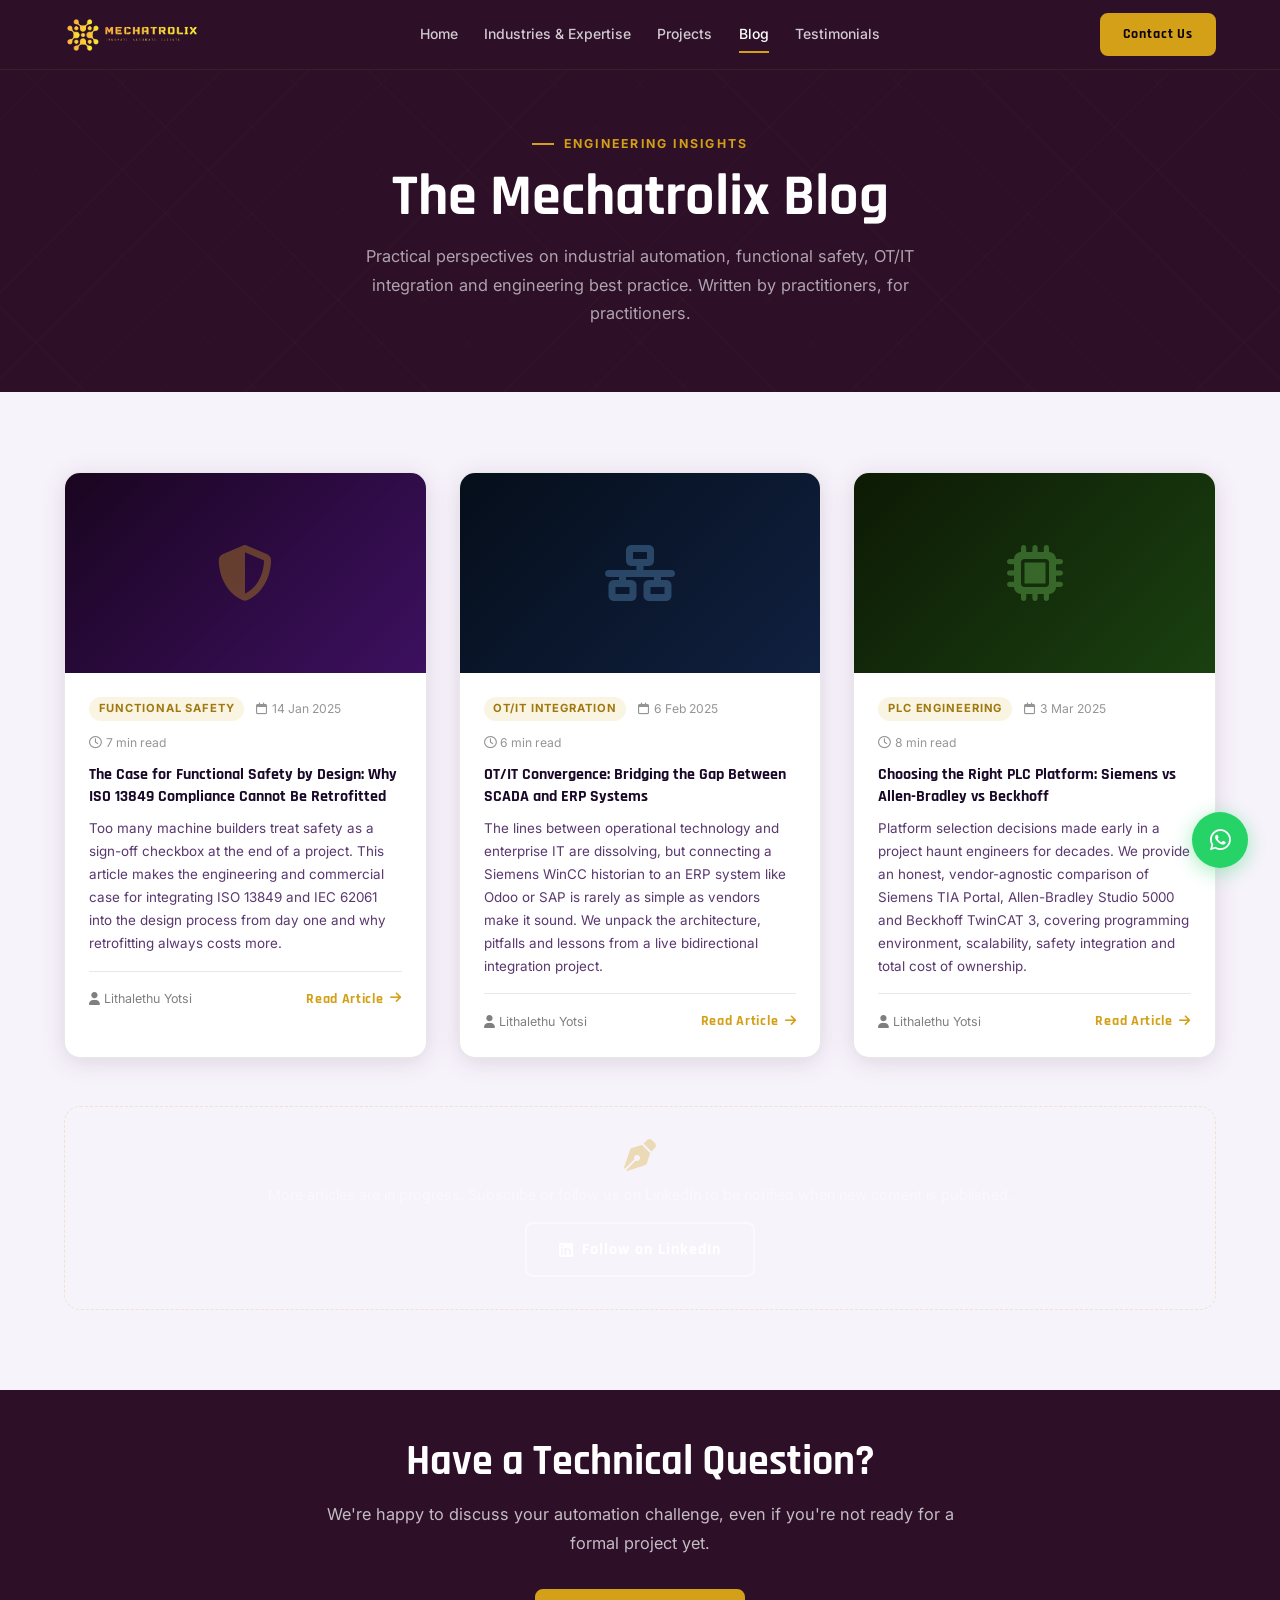
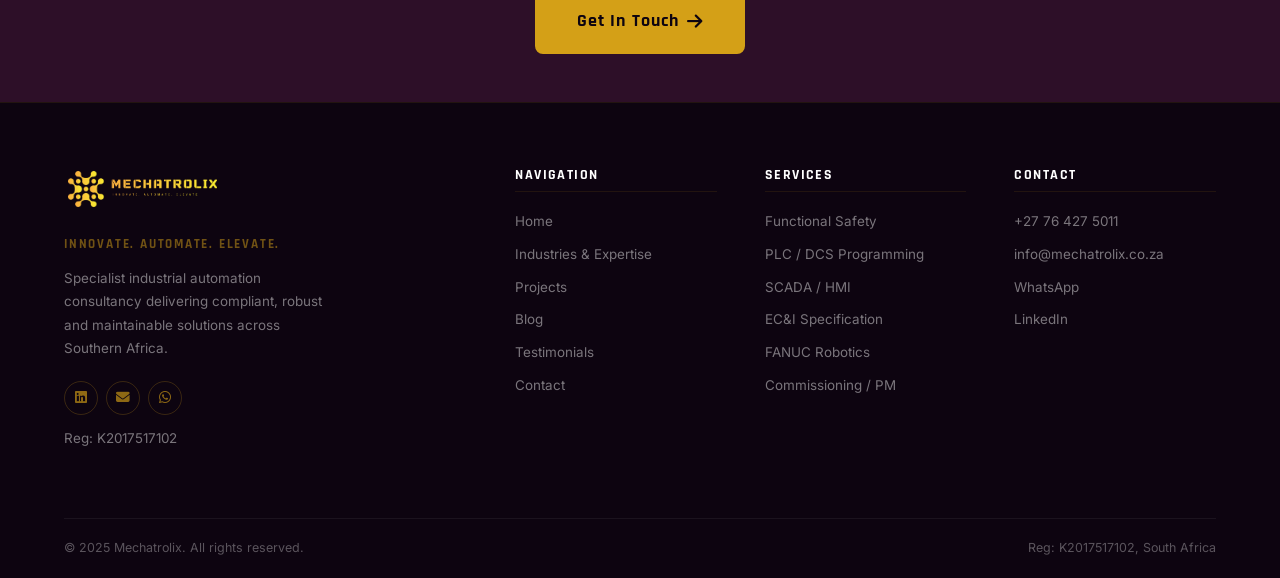
==== commit 992c09e7: "Update website" ====
--- a/blog.html
+++ b/blog.html
@@ -16,7 +16,7 @@
   <link rel="stylesheet" href="https://cdnjs.cloudflare.com/ajax/libs/font-awesome/6.5.0/css/all.min.css">
   <link rel="stylesheet" href="css/style.css">
 </head>
-<body>
+<body class="inner-page">
 
 <header class="navbar" id="navbar">
   <div class="nav-inner">
--- a/css/style.css
+++ b/css/style.css
@@ -1212,3 +1212,38 @@
   .filter-bar        { justify-content: center; }
   .hero h1           { font-size: 1.65rem; }
 }
+
+/* ============================================================
+   INNER PAGES — LIGHTER CONTENT SECTIONS
+   ============================================================ */
+.inner-page .section-darker { background: var(--off-white); }
+
+.inner-page .blog-card,
+.inner-page .project-card {
+  background: var(--white);
+  border-color: rgba(0,0,0,0.09);
+  box-shadow: var(--shadow);
+}
+.inner-page .blog-card:hover  { border-color: rgba(212,160,23,0.4); }
+.inner-page .project-card:hover { border-color: rgba(212,160,23,0.4); }
+.inner-page .blog-card h3,
+.inner-page .project-card h3 { color: var(--text-dark); }
+.inner-page .blog-card p,
+.inner-page .project-card p  { color: var(--text-mid); }
+.inner-page .blog-date,
+.inner-page .blog-rt   { color: rgba(0,0,0,0.42); }
+.inner-page .blog-author     { color: rgba(0,0,0,0.5); }
+.inner-page .blog-footer     { border-color: rgba(0,0,0,0.09); }
+
+.inner-page .ind-card {
+  background: var(--white);
+  border-color: rgba(0,0,0,0.09);
+  box-shadow: var(--shadow);
+}
+.inner-page .ind-card:hover  { background: rgba(212,160,23,0.06); border-color: var(--accent); }
+.inner-page .ind-card h3     { color: var(--text-dark); }
+.inner-page .ind-card p      { color: var(--text-mid); }
+
+.inner-page .filter-btn      { color: var(--text-mid); border-color: rgba(0,0,0,0.15); }
+.inner-page .filter-btn.active,
+.inner-page .filter-btn:hover { color: var(--accent-dark); border-color: var(--accent); background: rgba(212,160,23,0.07); }
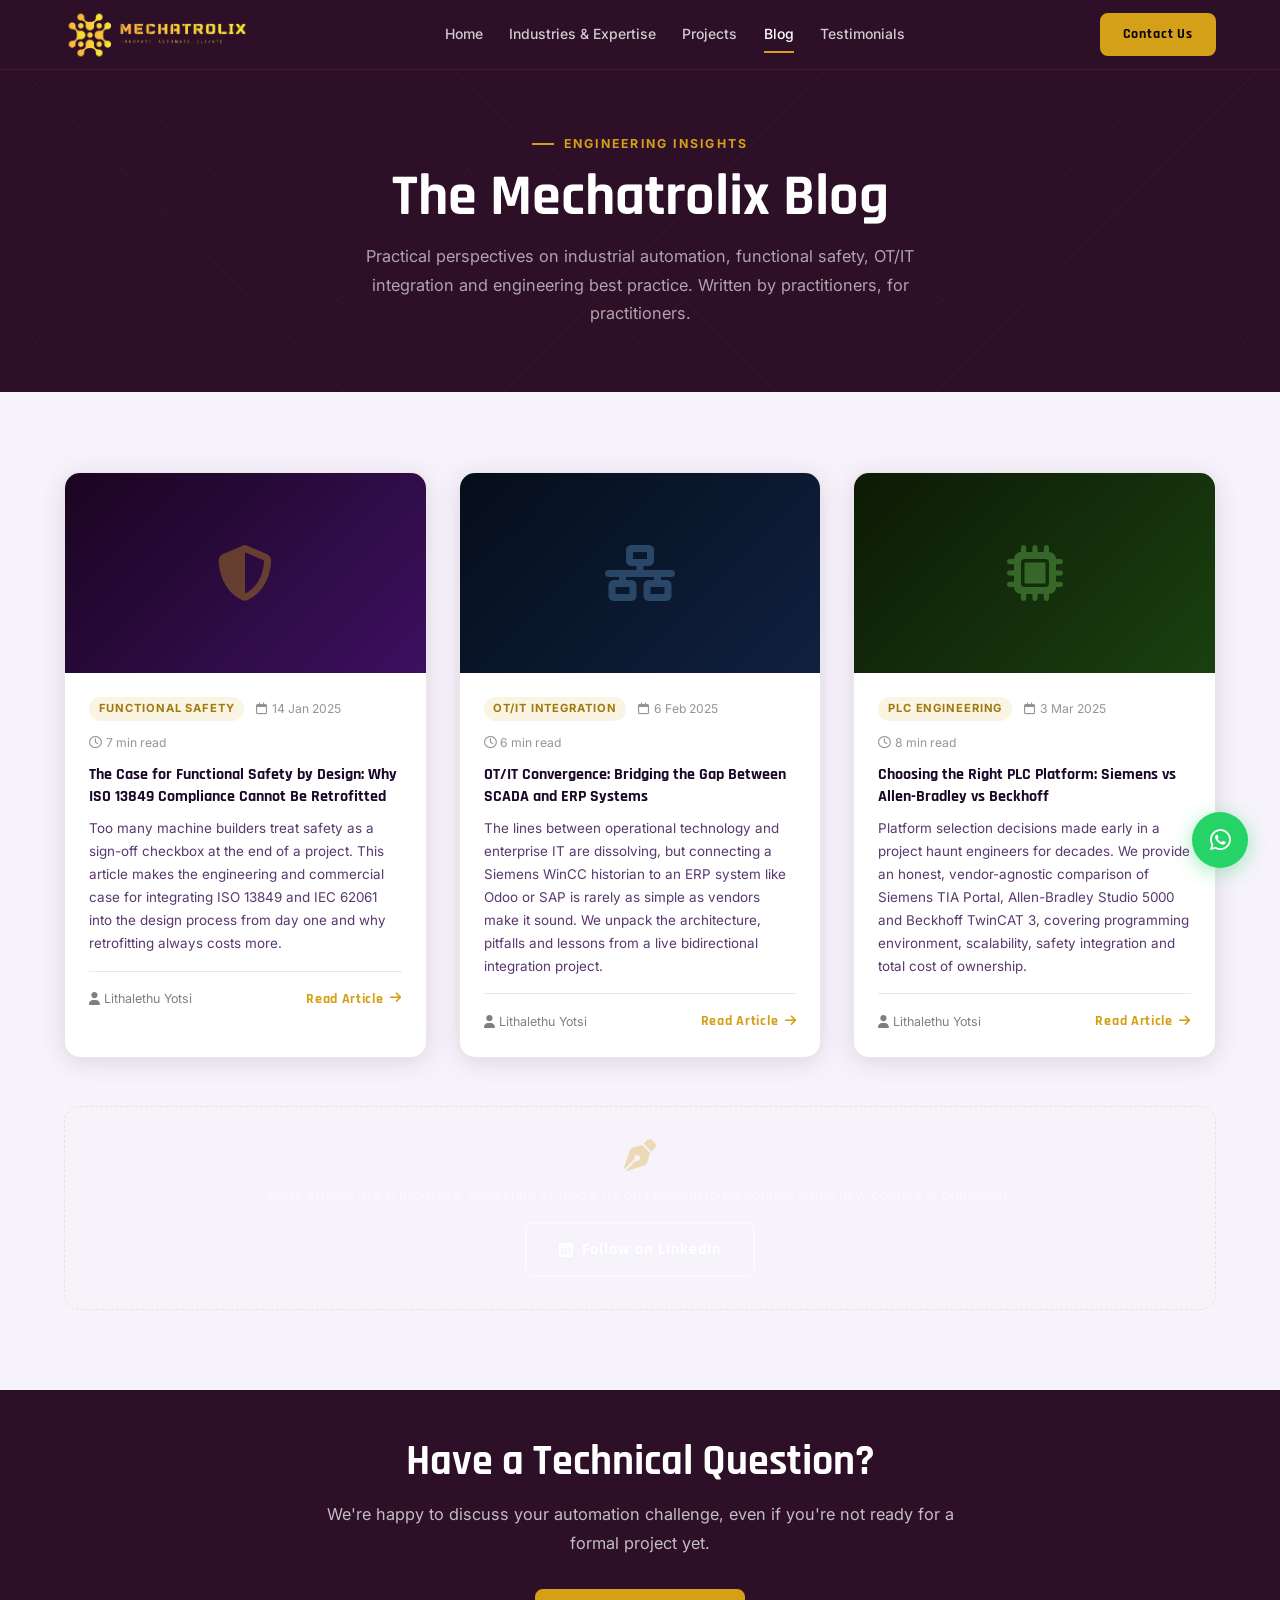
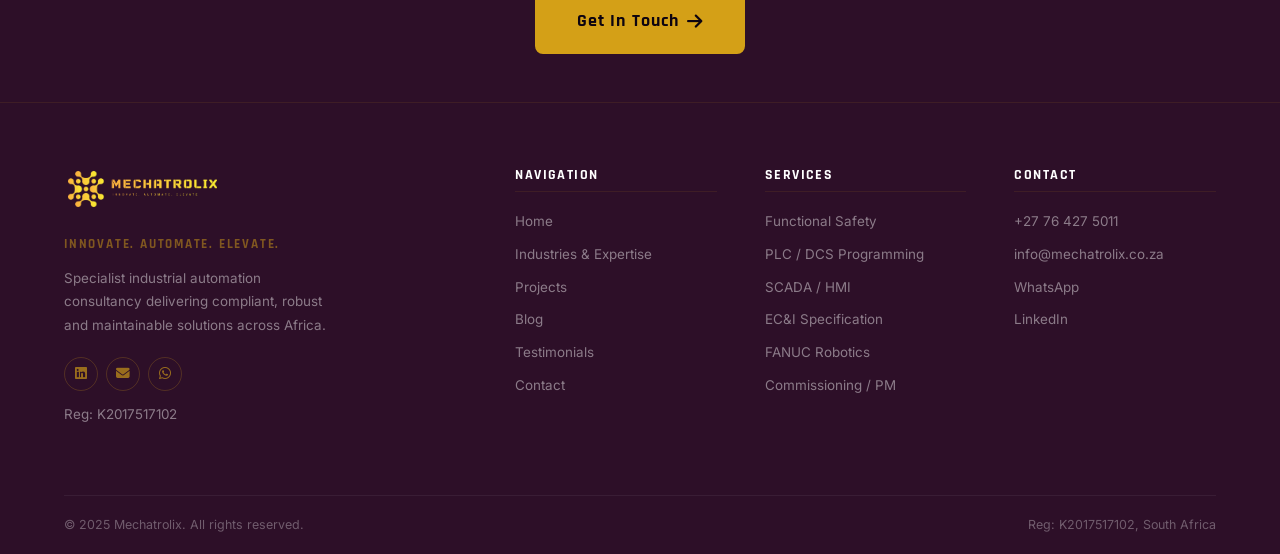
==== commit 3619c9f7: "Broaden region wording from Southern Africa to Africa Update page title, body copy, footer taglines " ====
--- a/blog.html
+++ b/blog.html
@@ -147,7 +147,7 @@
       <div class="footer-brand">
         <a href="index.html" class="nav-logo"><img src="images/logo-color.png" alt="Mechatrolix" class="nav-logo-img"></a>
         <div class="footer-tagline">Innovate. Automate. Elevate.</div>
-        <p>Specialist industrial automation consultancy delivering compliant, robust and maintainable solutions across Southern Africa.</p>
+        <p>Specialist industrial automation consultancy delivering compliant, robust and maintainable solutions across Africa.</p>
         <div class="footer-social">
           <a href="https://linkedin.com/company/mechatrolix" target="_blank" rel="noopener" aria-label="LinkedIn"><i class="fa-brands fa-linkedin"></i></a>
           <a href="mailto:info@mechatrolix.co.za" aria-label="Email"><i class="fa-solid fa-envelope"></i></a>
--- a/css/style.css
+++ b/css/style.css
@@ -178,7 +178,7 @@
   flex-shrink: 0;
 }
 .nav-logo-img {
-  height: 38px;
+  height: 52px;
   width: auto;
   display: block;
 }
@@ -527,7 +527,7 @@
 .service-num {
   font-family: 'Rajdhani', sans-serif;
   font-size: 2.2rem; font-weight: 700;
-  color: rgba(212,160,23,0.12);
+  color: var(--accent);
   line-height: 1;
   margin-bottom: 0.5rem;
 }
@@ -716,6 +716,9 @@
 .form-group select option { background: var(--primary-dark); color: var(--white); }
 .form-group textarea { resize: vertical; min-height: 110px; }
 .form-note { font-size: 0.75rem; color: rgba(255,255,255,0.35); margin-top: 0.75rem; }
+.input-error { border-color: #e05252 !important; }
+input.vf-checking { border-color: rgba(212,160,23,0.6) !important; }
+input.vf-verified { border-color: #5cb85c !important; }
 .form-success {
   display: none;
   text-align: center;
@@ -1136,6 +1139,136 @@
 }
 
 /* ============================================================
+   B-BBEE CREDENTIALS
+   ============================================================ */
+.bbbee-grid {
+  display: grid;
+  grid-template-columns: 280px 1fr;
+  gap: 4rem;
+  align-items: center;
+}
+.bbbee-badge-wrap {
+  display: flex;
+  flex-direction: column;
+  align-items: center;
+  gap: 1rem;
+}
+.bbbee-badge {
+  width: 230px;
+  height: 230px;
+  border-radius: 50%;
+  background: conic-gradient(from 0deg, #a07810, #d4a017, #f0be40, #d4a017, #a07810);
+  display: flex;
+  align-items: center;
+  justify-content: center;
+  position: relative;
+  box-shadow: 0 0 50px rgba(212,160,23,0.4), 0 0 100px rgba(212,160,23,0.14);
+}
+.bbbee-badge::before {
+  content: '';
+  position: absolute;
+  inset: 7px;
+  border-radius: 50%;
+  background: var(--primary-dark);
+}
+.bbbee-badge-inner {
+  position: relative;
+  z-index: 1;
+  display: flex;
+  flex-direction: column;
+  align-items: center;
+  justify-content: center;
+  text-align: center;
+  gap: 0;
+}
+.bbbee-badge-abbr {
+  font-family: 'Rajdhani', sans-serif;
+  font-weight: 700;
+  font-size: 0.8rem;
+  letter-spacing: 0.18em;
+  color: var(--accent);
+  text-transform: uppercase;
+}
+.bbbee-badge-level-text {
+  font-family: 'Rajdhani', sans-serif;
+  font-weight: 500;
+  font-size: 0.66rem;
+  letter-spacing: 0.3em;
+  color: rgba(212,160,23,0.6);
+  text-transform: uppercase;
+  margin-top: 0.1rem;
+}
+.bbbee-badge-number {
+  font-family: 'Rajdhani', sans-serif;
+  font-weight: 700;
+  font-size: 5.5rem;
+  line-height: 0.95;
+  color: var(--white);
+  margin: 0.05rem 0;
+}
+.bbbee-badge-contributor {
+  font-family: 'Rajdhani', sans-serif;
+  font-weight: 700;
+  font-size: 0.68rem;
+  letter-spacing: 0.24em;
+  color: var(--accent);
+  text-transform: uppercase;
+}
+.bbbee-badge-stars {
+  display: flex;
+  gap: 3px;
+  margin-top: 0.4rem;
+  color: var(--accent);
+  font-size: 0.58rem;
+}
+.bbbee-cert-note {
+  font-size: 0.75rem;
+  color: rgba(255,255,255,0.32);
+  text-align: center;
+  font-style: italic;
+  letter-spacing: 0.02em;
+}
+.bbbee-benefits {
+  display: flex;
+  flex-direction: column;
+  gap: 1.25rem;
+  margin-top: 1.5rem;
+}
+.bbbee-benefit {
+  display: flex;
+  gap: 1rem;
+  align-items: flex-start;
+}
+.bbbee-benefit-icon {
+  width: 38px;
+  height: 38px;
+  border-radius: 50%;
+  background: rgba(212,160,23,0.12);
+  border: 1px solid rgba(212,160,23,0.28);
+  display: flex;
+  align-items: center;
+  justify-content: center;
+  flex-shrink: 0;
+  color: var(--accent);
+  font-size: 0.85rem;
+  margin-top: 0.1rem;
+}
+.bbbee-benefit strong {
+  display: block;
+  font-family: 'Rajdhani', sans-serif;
+  font-weight: 700;
+  font-size: 1.02rem;
+  color: var(--white);
+  margin-bottom: 0.2rem;
+  letter-spacing: 0.02em;
+}
+.bbbee-benefit span {
+  font-size: 0.875rem;
+  color: var(--text-light);
+  line-height: 1.65;
+}
+
+/* ============================================================
    FADE-UP ANIMATIONS
    ============================================================ */
 .fade-up {
@@ -1156,6 +1289,8 @@
 @media (max-width: 1024px) {
   .services-grid        { grid-template-columns: repeat(2, 1fr); }
   .standards-grid       { grid-template-columns: 1fr; }
+  .bbbee-grid           { grid-template-columns: 1fr; gap: 2.5rem; }
+  .bbbee-badge-wrap     { flex-direction: row; justify-content: center; align-items: center; gap: 2rem; flex-wrap: wrap; }
   .ind-preview-grid     { grid-template-columns: repeat(3, 1fr); }
   .ind-full-grid        { grid-template-columns: repeat(3, 1fr); }
   .footer-grid          { grid-template-columns: 1fr 1fr; gap: 2rem; }
@@ -1247,3 +1382,140 @@
 .inner-page .filter-btn      { color: var(--text-mid); border-color: rgba(0,0,0,0.15); }
 .inner-page .filter-btn.active,
 .inner-page .filter-btn:hover { color: var(--accent-dark); border-color: var(--accent); background: rgba(212,160,23,0.07); }
+
+.inner-page .footer { background: var(--primary-dark); }
+
+/* ============================================================
+   GLOBAL FOOTPRINT MAP
+   ============================================================ */
+.map-section {
+  /* Deep brand-plum backdrop: soft central glow lifts the map, vignette deepens the edges */
+  position: relative;
+  isolation: isolate;
+  background-color: #281430;
+  background-image:
+    radial-gradient(ellipse 66% 54% at 50% 44%, rgba(116,46,102,0.42) 0%, transparent 66%),
+    radial-gradient(ellipse 130% 125% at 50% 48%, transparent 48%, rgba(8,3,14,0.7) 100%),
+    linear-gradient(165deg, #3b2344 0%, #190b24 100%);
+  text-align: center;
+  overflow: hidden;
+}
+/* Ghost-continent texture — a large, soft copy of the world map behind everything */
+.map-section::before {
+  content: '';
+  position: absolute;
+  inset: -8%;
+  z-index: 0;
+  pointer-events: none;
+  background: url("../images/map-bg.svg") center 46% / 170% auto no-repeat;
+  opacity: 0.55;
+  filter: blur(1.2px);
+  mix-blend-mode: multiply;
+}
+/* Faint lat/long graticule */
+.map-section::after {
+  content: '';
+  position: absolute;
+  inset: 0;
+  z-index: 0;
+  pointer-events: none;
+  background-image:
+    repeating-linear-gradient(to right,  rgba(212,160,23,0.10) 0 1px, transparent 1px 12.5%),
+    repeating-linear-gradient(to bottom, rgba(212,160,23,0.10) 0 1px, transparent 1px 20%);
+}
+.map-section > .container { position: relative; z-index: 1; }
+.map-section .section-eyebrow { display: inline-flex; justify-content: center; }
+.map-heading { color: var(--white); margin-bottom: 0.75rem; }
+.map-subhead {
+  color: var(--text-light);
+  max-width: 640px;
+  margin: 0 auto 2.75rem;
+  font-size: 1.02rem;
+  line-height: 1.7;
+}
+.map-wrap { position: relative; max-width: 980px; margin: 0 auto; }
+
+.world-map-svg { width: 100%; height: auto; display: block; overflow: visible; }
+
+/* Base countries — light lavender land with subtle borders */
+.world-map-svg path {
+  fill: #d6cee2;
+  stroke: rgba(70,40,70,0.45);
+  stroke-width: 0.5;
+  transition: filter 0.25s ease;
+}
+
+/* Highlighted project countries — metallic brand gold */
+#world-map #us,  #world-map #us path,
+#world-map #tz,
+#world-map #za,
+#world-map #ae {
+  fill: var(--accent);
+  stroke: var(--accent-dark);
+  stroke-width: 0.5;
+  cursor: pointer;
+}
+#world-map #us:hover path, #world-map #us path:hover,
+#world-map #tz:hover,
+#world-map #za:hover,
+#world-map #ae:hover { fill: var(--accent-light); }
+
+/* Tooltip */
+.map-tooltip {
+  position: absolute;
+  z-index: 20;
+  left: 0; top: 0;
+  min-width: 190px;
+  max-width: 290px;
+  background: rgba(13,4,16,0.96);
+  border: 1px solid var(--border-gold);
+  border-radius: var(--radius);
+  padding: 0.85rem 1rem;
+  text-align: left;
+  box-shadow: var(--shadow-lg);
+  opacity: 0;
+  visibility: hidden;
+  transform: translateY(6px);
+  transition: opacity 0.18s ease, transform 0.18s ease;
+  pointer-events: none;
+}
+.map-tooltip.show { opacity: 1; visibility: visible; transform: translateY(0); }
+.map-tooltip .mt-country {
+  font-family: 'Rajdhani', sans-serif;
+  font-weight: 700;
+  font-size: 1.08rem;
+  color: var(--accent-light);
+  letter-spacing: 0.02em;
+  margin-bottom: 0.1rem;
+}
+.map-tooltip .mt-client {
+  font-size: 0.7rem;
+  text-transform: uppercase;
+  letter-spacing: 0.08em;
+  color: rgba(255,255,255,0.55);
+  margin-bottom: 0.5rem;
+}
+.map-tooltip .mt-scope {
+  font-size: 0.82rem;
+  color: rgba(255,255,255,0.82);
+  line-height: 1.5;
+}
+
+/* Legend */
+.map-legend {
+  display: flex;
+  gap: 1.75rem;
+  justify-content: center;
+  flex-wrap: wrap;
+  margin-top: 2rem;
+}
+.map-legend-item {
+  display: inline-flex;
+  align-items: center;
+  gap: 0.5rem;
+  font-size: 0.82rem;
+  color: var(--text-light);
+}
+.map-swatch { width: 14px; height: 14px; border-radius: 3px; display: inline-block; }
+.map-swatch-active { background: var(--accent); }
+.map-swatch-base   { background: #d6cee2; }
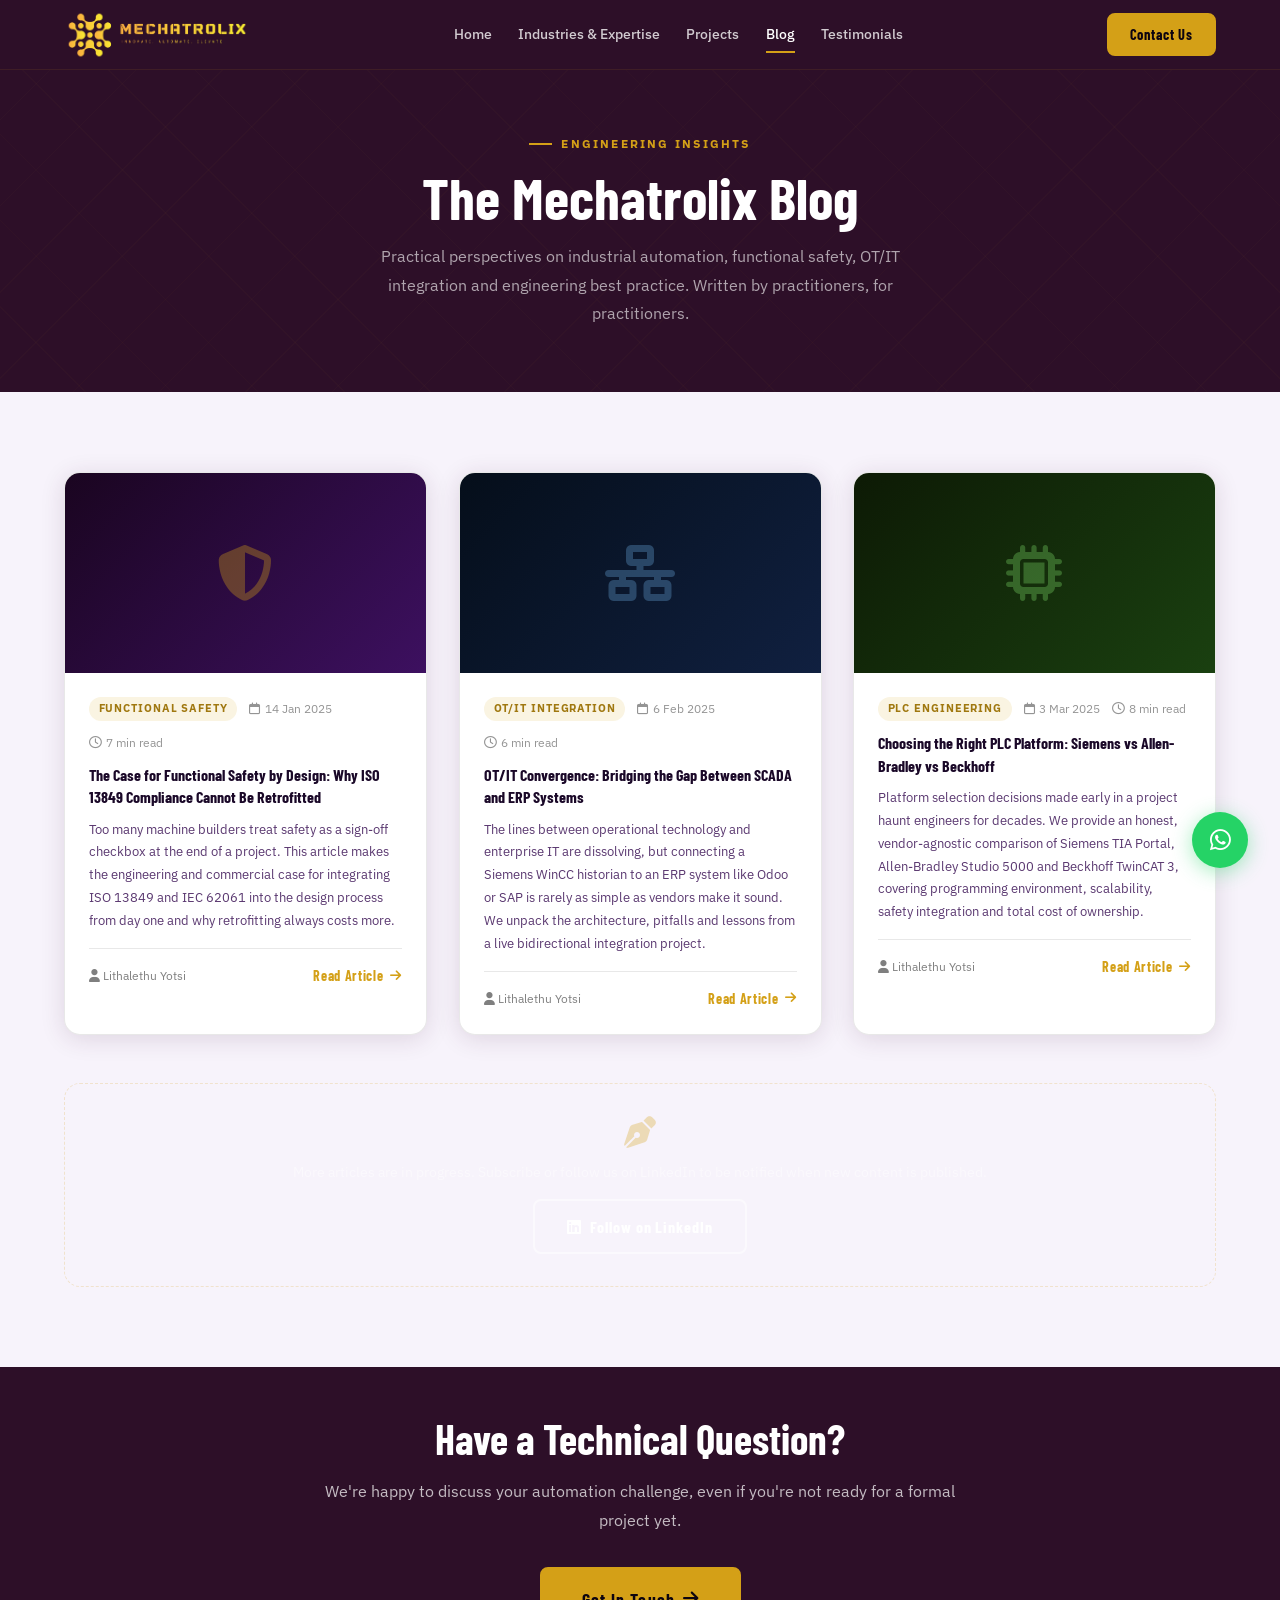
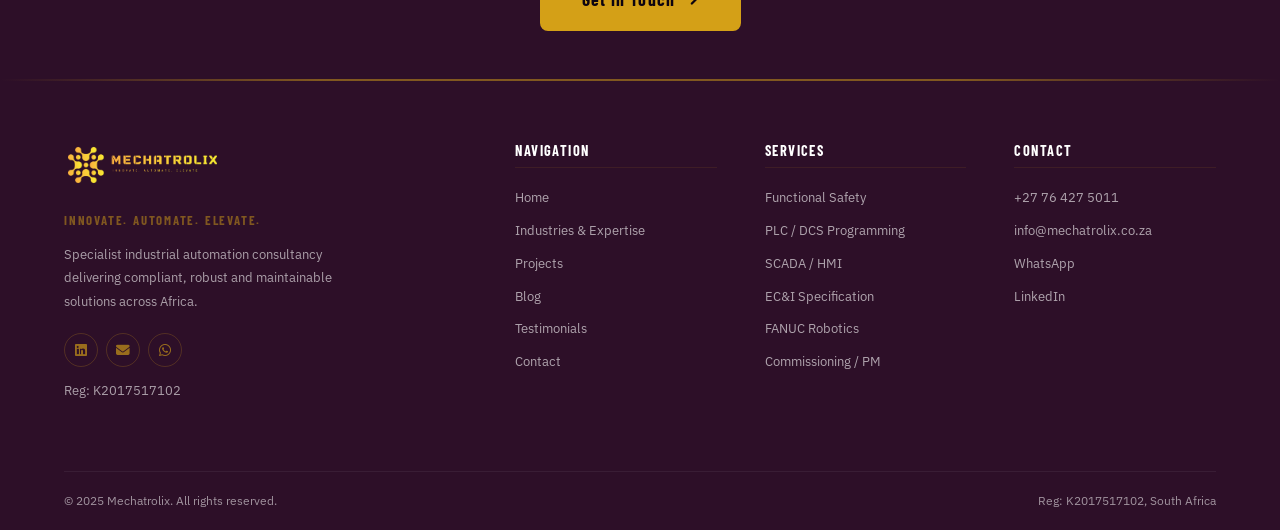
==== commit 401fdd22: "Redesign homepage: calmer, brighter layout + partner logo wall - New hero headline "From User Requir" ====
--- a/blog.html
+++ b/blog.html
@@ -12,7 +12,7 @@
   <link rel="icon" type="image/png" href="images/favicon.png">
   <link rel="preconnect" href="https://fonts.googleapis.com">
   <link rel="preconnect" href="https://fonts.gstatic.com" crossorigin>
-  <link href="https://fonts.googleapis.com/css2?family=Rajdhani:wght@400;500;600;700&family=Inter:wght@300;400;500;600;700&display=swap" rel="stylesheet">
+  <link href="https://fonts.googleapis.com/css2?family=Barlow+Condensed:wght@500;600;700&family=IBM+Plex+Mono:wght@500&family=IBM+Plex+Sans:wght@300;400;500;600;700&display=swap" rel="stylesheet">
   <link rel="stylesheet" href="https://cdnjs.cloudflare.com/ajax/libs/font-awesome/6.5.0/css/all.min.css">
   <link rel="stylesheet" href="css/style.css">
 </head>
--- a/css/style.css
+++ b/css/style.css
@@ -30,7 +30,7 @@
 *, *::before, *::after { box-sizing: border-box; margin: 0; padding: 0; }
 html { scroll-behavior: smooth; font-size: 16px; }
 body {
-  font-family: 'Inter', sans-serif;
+  font-family: 'IBM Plex Sans', sans-serif;
   color: var(--text-dark);
   background: var(--white);
   line-height: 1.6;
@@ -44,7 +44,7 @@
 
 /* ---- Typography ---- */
 h1, h2, h3, h4, h5, h6 {
-  font-family: 'Rajdhani', sans-serif;
+  font-family: 'Barlow Condensed', sans-serif;
   font-weight: 700;
   line-height: 1.15;
 }
@@ -96,7 +96,7 @@
   display: inline-flex;
   align-items: center;
   gap: 0.5rem;
-  font-family: 'Rajdhani', sans-serif;
+  font-family: 'Barlow Condensed', sans-serif;
   font-weight: 700;
   font-size: 1rem;
   letter-spacing: 0.06em;
@@ -136,7 +136,7 @@
   display: inline-flex;
   align-items: center;
   gap: 0.4rem;
-  font-family: 'Rajdhani', sans-serif;
+  font-family: 'Barlow Condensed', sans-serif;
   font-weight: 700;
   font-size: 0.88rem;
   letter-spacing: 0.05em;
@@ -378,7 +378,7 @@
   bottom: 0; left: 0; right: 0;
   padding: 3rem 1.25rem 3.5rem;
   background: linear-gradient(to top, rgba(13,4,16,0.9) 0%, transparent 100%);
-  font-family: 'Rajdhani', sans-serif;
+  font-family: 'Barlow Condensed', sans-serif;
   font-weight: 700;
   font-size: 0.95rem;
   letter-spacing: 0.1em;
@@ -478,7 +478,7 @@
   display: block;
 }
 .leader-name {
-  font-family: 'Rajdhani', sans-serif;
+  font-family: 'Barlow Condensed', sans-serif;
   font-size: 1.5rem; font-weight: 700;
   color: var(--text-dark);
   margin-bottom: 0.15rem;
@@ -525,7 +525,7 @@
 .service-card:hover::after { opacity: 1; }
 
 .service-num {
-  font-family: 'Rajdhani', sans-serif;
+  font-family: 'Barlow Condensed', sans-serif;
   font-size: 2.2rem; font-weight: 700;
   color: var(--accent);
   line-height: 1;
@@ -589,7 +589,7 @@
   align-items: flex-start;
 }
 .standard-label {
-  font-family: 'Rajdhani', sans-serif;
+  font-family: 'Barlow Condensed', sans-serif;
   font-size: 0.75rem; font-weight: 700;
   letter-spacing: 0.1em; text-transform: uppercase;
   color: var(--accent);
@@ -649,7 +649,7 @@
   gap: 0.5rem;
   background: #25D366;
   color: var(--white);
-  font-family: 'Rajdhani', sans-serif;
+  font-family: 'Barlow Condensed', sans-serif;
   font-weight: 700;
   font-size: 0.95rem;
   padding: 0.65rem 1.4rem;
@@ -736,9 +736,16 @@
    FOOTER
    ============================================================ */
 .footer {
-  background: var(--dark);
-  border-top: 1px solid rgba(212,160,23,0.1);
+  position: relative;
+  background: linear-gradient(180deg, #241021 0%, #1a0b18 100%);
   padding: 4rem 0 0;
+}
+.footer::before {
+  content: '';
+  position: absolute;
+  top: 0; left: 0; right: 0;
+  height: 2px;
+  background: linear-gradient(90deg, transparent, rgba(212,160,23,0.5) 25%, rgba(212,160,23,0.5) 75%, transparent);
 }
 .footer-grid {
   display: grid;
@@ -749,13 +756,13 @@
 .footer-brand .nav-logo { margin-bottom: 1rem; display: inline-block; }
 .footer-brand .nav-logo-img { height: 44px; }
 .footer-tagline {
-  font-family: 'Rajdhani', sans-serif;
+  font-family: 'Barlow Condensed', sans-serif;
   font-size: 0.8rem; font-weight: 700;
   letter-spacing: 0.14em; text-transform: uppercase;
   color: rgba(212,160,23,0.5);
   margin-bottom: 0.75rem;
 }
-.footer-brand > p { color: rgba(255,255,255,0.45); font-size: 0.84rem; line-height: 1.75; margin-bottom: 1.25rem; max-width: 270px; }
+.footer-brand > p { color: rgba(255,255,255,0.6); font-size: 0.84rem; line-height: 1.75; margin-bottom: 1.25rem; max-width: 270px; }
 .footer-social { display: flex; gap: 0.5rem; }
 .footer-social a {
   width: 34px; height: 34px;
@@ -769,7 +776,7 @@
 .footer-social a:hover { background: var(--accent); color: var(--dark); border-color: var(--accent); }
 
 .footer-col h4 {
-  font-family: 'Rajdhani', sans-serif;
+  font-family: 'Barlow Condensed', sans-serif;
   font-size: 0.9rem; font-weight: 700;
   letter-spacing: 0.1em; text-transform: uppercase;
   color: var(--white);
@@ -778,10 +785,10 @@
   border-bottom: 1px solid rgba(212,160,23,0.1);
 }
 .footer-col ul { display: flex; flex-direction: column; gap: 0.45rem; }
-.footer-col ul li a { font-size: 0.84rem; color: rgba(255,255,255,0.45); }
+.footer-col ul li a { font-size: 0.84rem; color: rgba(255,255,255,0.62); }
 .footer-col ul li a:hover { color: var(--accent); padding-left: 4px; }
 
-.footer-reg { font-size: 0.75rem; color: rgba(255,255,255,0.28); margin-top: 0.75rem; }
+.footer-reg { font-size: 0.75rem; color: rgba(255,255,255,0.5); margin-top: 0.75rem; }
 
 .footer-bottom {
   border-top: 1px solid rgba(255,255,255,0.06);
@@ -792,7 +799,7 @@
   flex-wrap: wrap;
   gap: 0.5rem;
 }
-.footer-bottom p { font-size: 0.78rem; color: rgba(255,255,255,0.32); }
+.footer-bottom p { font-size: 0.78rem; color: rgba(255,255,255,0.55); }
 
 /* ============================================================
    WHATSAPP FLOAT BUTTON
@@ -857,7 +864,7 @@
    ============================================================ */
 .ind-group { margin-bottom: 3.5rem; }
 .ind-group-title {
-  font-family: 'Rajdhani', sans-serif;
+  font-family: 'Barlow Condensed', sans-serif;
   font-size: 1rem; font-weight: 700;
   letter-spacing: 0.14em; text-transform: uppercase;
   color: var(--accent);
@@ -936,6 +943,12 @@
     repeating-linear-gradient(45deg, transparent, transparent 18px, rgba(212,160,23,0.03) 18px, rgba(212,160,23,0.03) 19px);
 }
 .project-thumb i { position: relative; z-index: 1; }
+.project-thumb-img {
+  position: absolute; inset: 0;
+  width: 100%; height: 100%;
+  object-fit: cover;
+  z-index: 1;
+}
 .project-body { padding: 1.75rem; }
 .project-tags { display: flex; gap: 0.4rem; flex-wrap: wrap; margin-bottom: 0.7rem; }
 .project-tag {
@@ -1001,6 +1014,14 @@
   transition: var(--transition); border: none;
 }
 .modal-close:hover { background: rgba(212,160,23,0.18); color: var(--accent); }
+.modal-img {
+  display: block;
+  width: 100%;
+  height: 260px;
+  object-fit: cover;
+  border-radius: var(--radius);
+  margin-bottom: 1.5rem;
+}
 .modal h2 { color: var(--white); margin-bottom: 0.5rem; padding-right: 2.5rem; }
 .modal-tags { display: flex; gap: 0.4rem; flex-wrap: wrap; margin-bottom: 1.5rem; }
 .modal p { color: rgba(255,255,255,0.68); font-size: 0.9rem; line-height: 1.8; margin-bottom: 0.9rem; }
@@ -1095,7 +1116,7 @@
   background: var(--primary);
   display: flex; align-items: center; justify-content: center;
   color: var(--accent);
-  font-family: 'Rajdhani', sans-serif;
+  font-family: 'Barlow Condensed', sans-serif;
   font-weight: 700; font-size: 1rem;
   flex-shrink: 0;
 }
@@ -1182,7 +1203,7 @@
   gap: 0;
 }
 .bbbee-badge-abbr {
-  font-family: 'Rajdhani', sans-serif;
+  font-family: 'Barlow Condensed', sans-serif;
   font-weight: 700;
   font-size: 0.8rem;
   letter-spacing: 0.18em;
@@ -1190,7 +1211,7 @@
   text-transform: uppercase;
 }
 .bbbee-badge-level-text {
-  font-family: 'Rajdhani', sans-serif;
+  font-family: 'Barlow Condensed', sans-serif;
   font-weight: 500;
   font-size: 0.66rem;
   letter-spacing: 0.3em;
@@ -1199,7 +1220,7 @@
   margin-top: 0.1rem;
 }
 .bbbee-badge-number {
-  font-family: 'Rajdhani', sans-serif;
+  font-family: 'Barlow Condensed', sans-serif;
   font-weight: 700;
   font-size: 5.5rem;
   line-height: 0.95;
@@ -1207,7 +1228,7 @@
   margin: 0.05rem 0;
 }
 .bbbee-badge-contributor {
-  font-family: 'Rajdhani', sans-serif;
+  font-family: 'Barlow Condensed', sans-serif;
   font-weight: 700;
   font-size: 0.68rem;
   letter-spacing: 0.24em;
@@ -1255,7 +1276,7 @@
 }
 .bbbee-benefit strong {
   display: block;
-  font-family: 'Rajdhani', sans-serif;
+  font-family: 'Barlow Condensed', sans-serif;
   font-weight: 700;
   font-size: 1.02rem;
   color: var(--white);
@@ -1273,8 +1294,10 @@
    ============================================================ */
 .fade-up {
   opacity: 0;
-  transform: translateY(26px);
-  transition: opacity 0.65s ease, transform 0.65s ease;
+  transform: translateY(32px);
+  transition: opacity 0.85s cubic-bezier(0.22, 0.61, 0.36, 1),
+              transform 0.85s cubic-bezier(0.22, 0.61, 0.36, 1);
+  will-change: opacity, transform;
 }
 .fade-up.d1 { transition-delay: 0.1s; }
 .fade-up.d2 { transition-delay: 0.2s; }
@@ -1481,7 +1504,7 @@
 }
 .map-tooltip.show { opacity: 1; visibility: visible; transform: translateY(0); }
 .map-tooltip .mt-country {
-  font-family: 'Rajdhani', sans-serif;
+  font-family: 'Barlow Condensed', sans-serif;
   font-weight: 700;
   font-size: 1.08rem;
   color: var(--accent-light);
